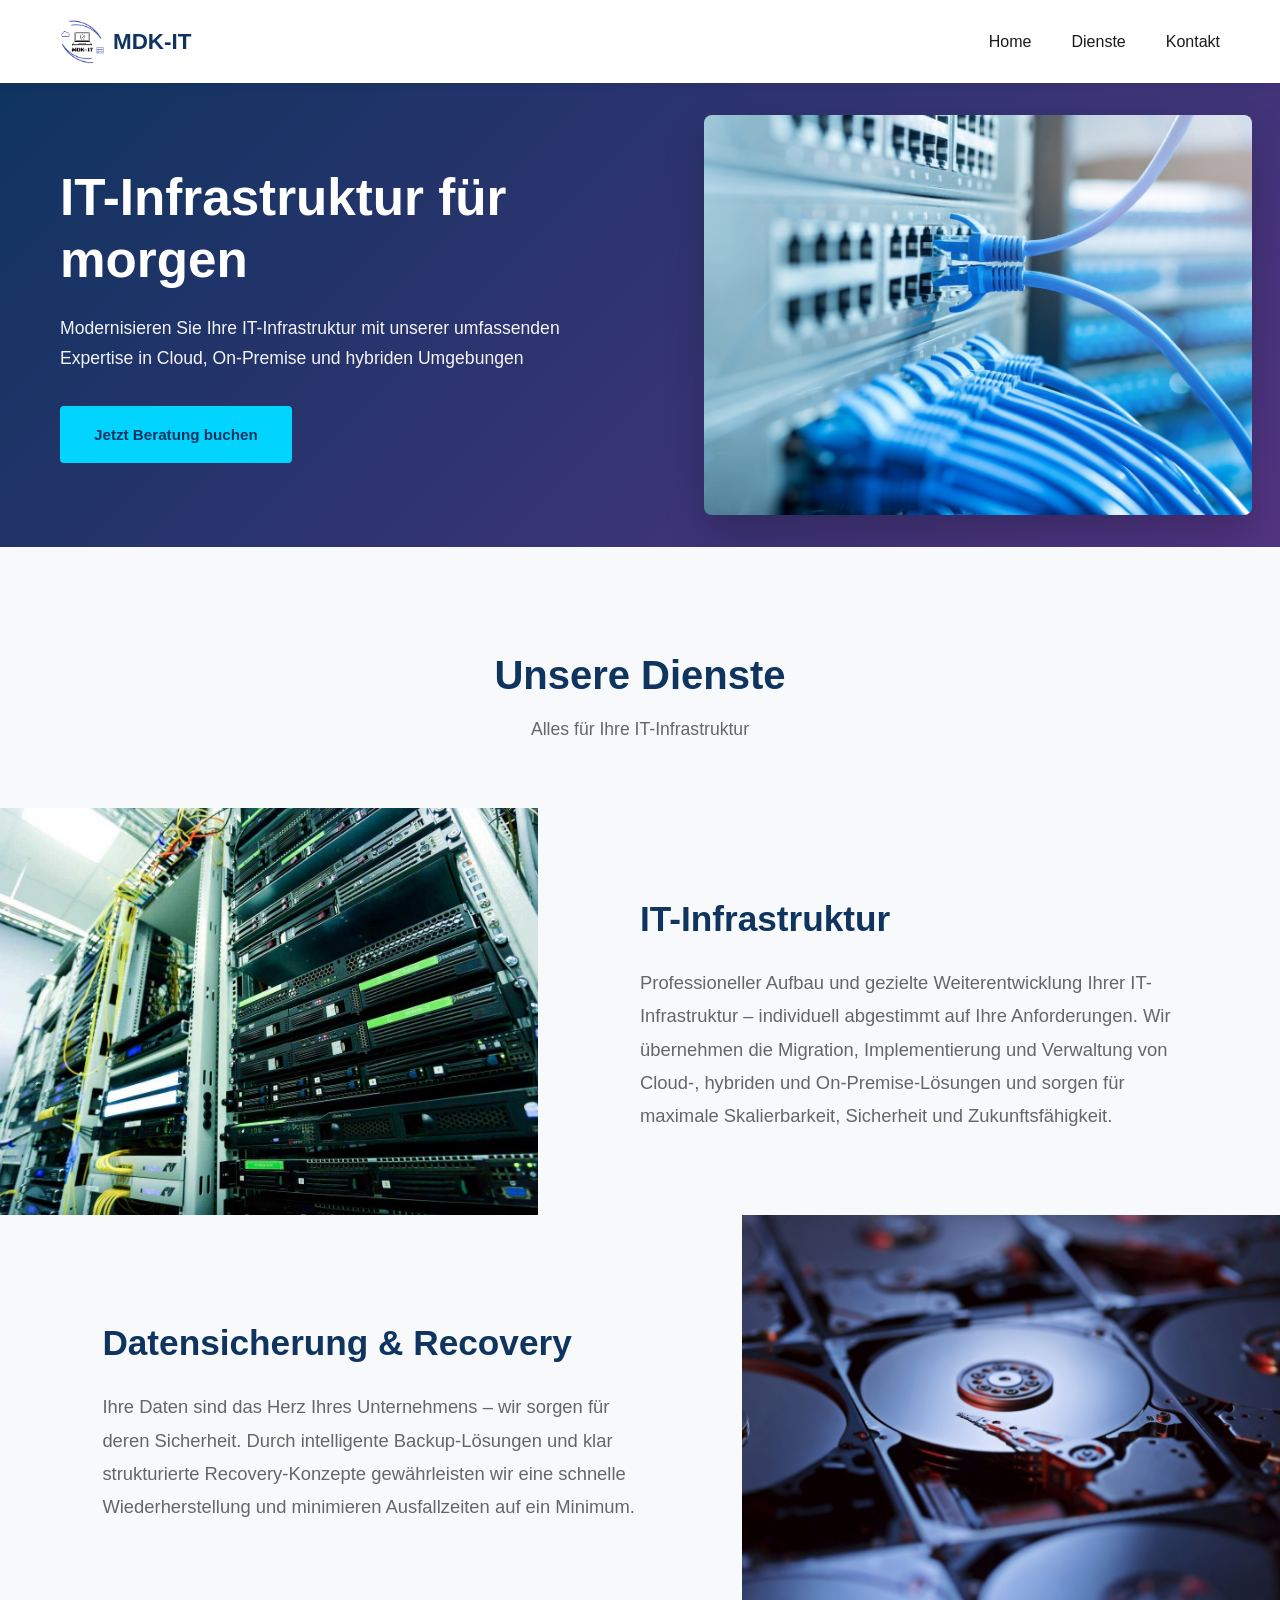
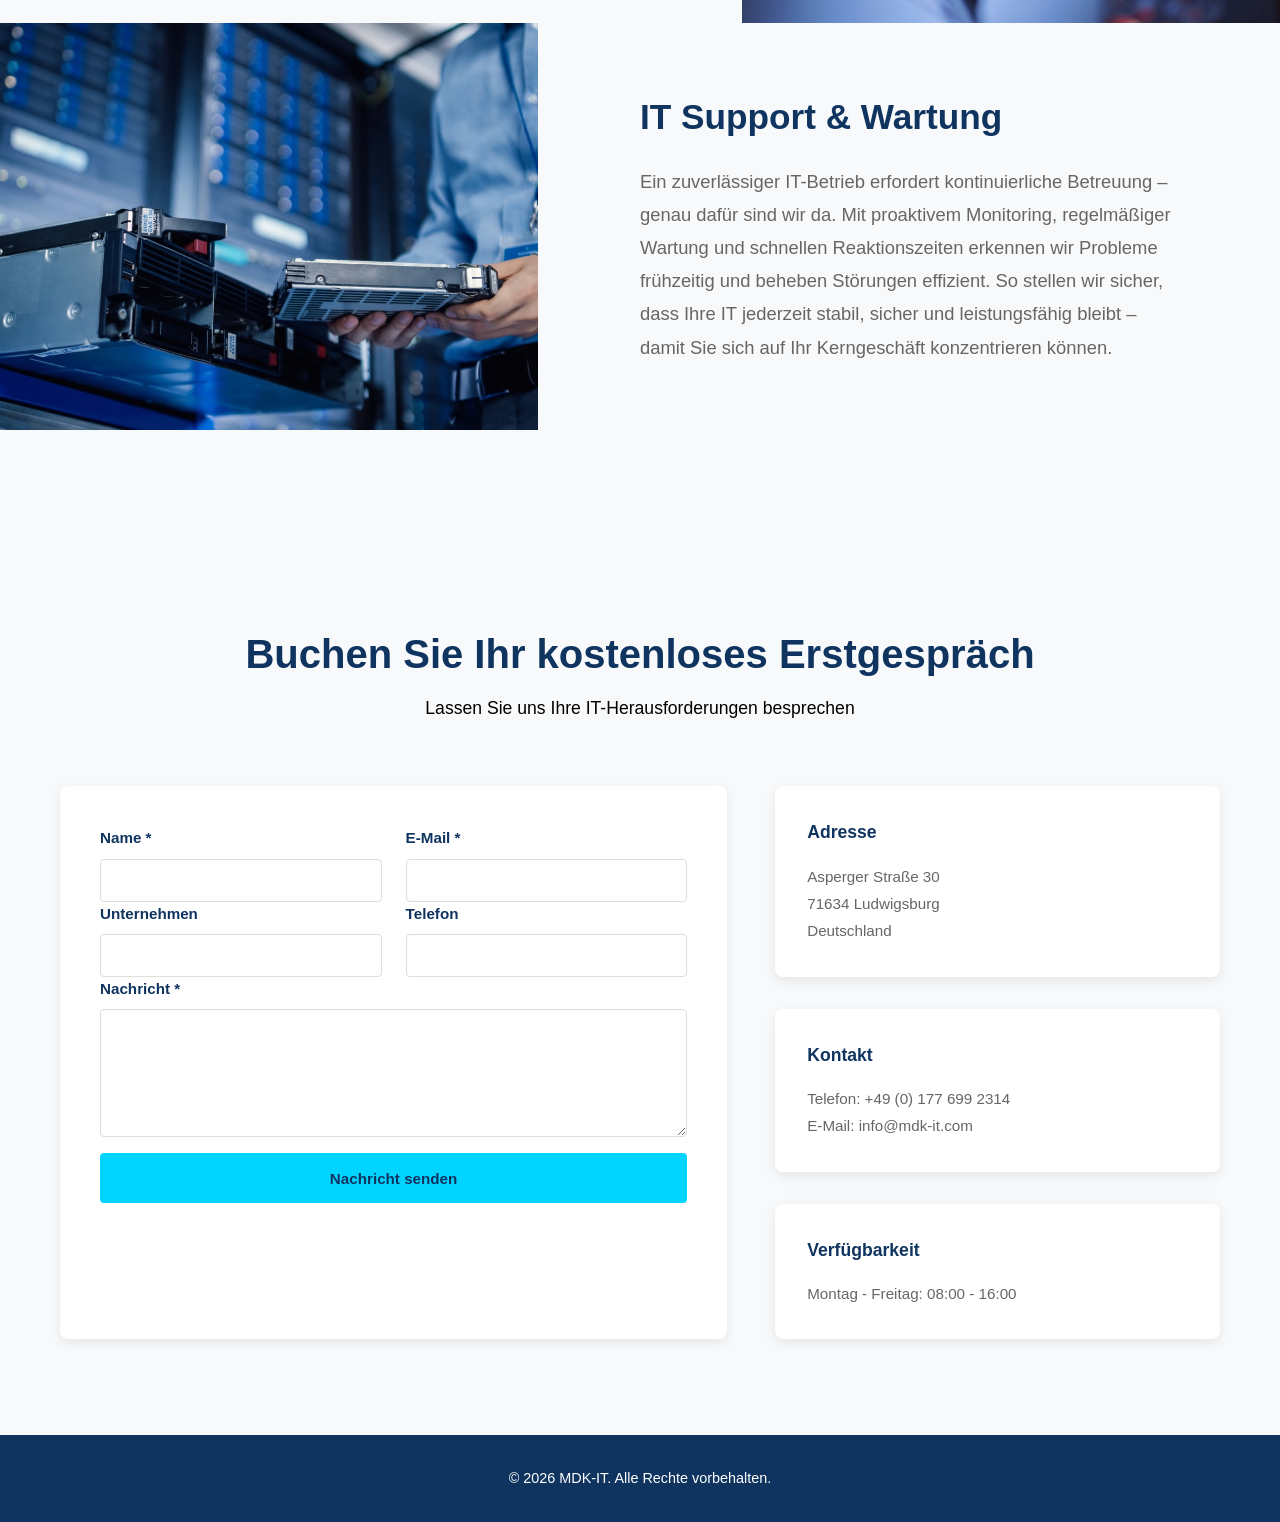
==== index.html @ b97ba94a "Update index.html" ====
<!DOCTYPE html>
<html lang="de">

<head>
    <meta charset="UTF-8">
    <meta name="viewport" content="width=device-width, initial-scale=1.0">
    <title>MDK-IT | Professionelle IT-Services</title>
    
    <!-- Preload kritische Ressourcen -->
    <link rel="preload" href="styles.css" as="style">
    <link rel="preload" href="bilder/blue-cable.jpg" as="image">
    <link rel="preload" href="bilder/logo/Transparent%20Logo%20Mica.png" as="image">
    
    <link rel="stylesheet" href="styles.css">
</head>

<body>
    <!-- Navigation -->
    <nav class="navbar">
        <div class="container">
            <div class="nav-brand">
                <span class="brand-icon" style="display: flex; align-items: center;">
                    <img src="bilder/logo/Transparent%20Logo%20Mica.png" alt="MDK-IT Logo"
                        style="height: 45px; width: auto;">
                </span>
                <span>MDK-IT</span>
            </div>
            <ul class="nav-menu" id="navMenu">
                <li><a href="#home">Home</a></li>
                <li><a href="#dienste">Dienste</a></li>
                <li><a href="#contact">Kontakt</a></li>
            </ul>
            <div class="hamburger" id="hamburger">
                <span></span>
                <span></span>
                <span></span>
            </div>
        </div>
    </nav>

    <!-- Hero Section -->
    <section id="home" class="hero">
        <div class="hero-bg"></div>
        <div class="container hero-container">
            <div class="hero-content">
                <h1>IT-Infrastruktur für morgen</h1>
                <p>Modernisieren Sie Ihre IT-Infrastruktur mit unserer umfassenden Expertise in Cloud, On-Premise und
                    hybriden Umgebungen</p>
                <a href="#contact" class="btn btn-primary">Jetzt Beratung buchen</a>
            </div>
            <div class="hero-image">
                <img src="bilder/blue-cable.jpg" alt="Server" width="600" height="400" fetchpriority="high" decoding="async">
            </div>
        </div>
    </section>

    <!-- Dienste Section -->
    <section id="dienste" class="dienste">
        <div class="container">
            <div class="section-header">
                <h2>Unsere Dienste</h2>
                <p>Alles für Ihre IT-Infrastruktur</p>
            </div>
        </div>

        <div class="services-list">
            <!-- Section 1: IT-Infrastruktur (Image Left, Text Right) -->
            <div class="service-row">
                <div class="service-image">
                    <img src="bilder/px-402-6466141.jpg" alt="IT-Infrastruktur" width="690" height="460" decoding="async">
                </div>
                <div class="service-text">
                    <h3>IT-Infrastruktur</h3>
                    <p>Professioneller Aufbau und gezielte Weiterentwicklung Ihrer IT-Infrastruktur – individuell
                        abgestimmt auf Ihre Anforderungen. Wir übernehmen die Migration, Implementierung und Verwaltung
                        von Cloud-, hybriden und On-Premise-Lösungen und sorgen für maximale Skalierbarkeit, Sicherheit
                        und Zukunftsfähigkeit.</p>
                </div>
            </div>

            <!-- Section 2: Datensicherung & Recovery (Image Right, Text Left) -->
            <div class="service-row reverse">
                <div class="service-image">
                    <img src="bilder/7TuVH.jpg" alt="Datensicherung & Recovery" width="624" height="416" decoding="async">
                </div>
                <div class="service-text">
                    <h3>Datensicherung & Recovery</h3>
                    <p>Ihre Daten sind das Herz Ihres Unternehmens – wir sorgen für deren Sicherheit. Durch intelligente
                        Backup-Lösungen und klar strukturierte Recovery-Konzepte gewährleisten wir eine schnelle
                        Wiederherstellung und minimieren Ausfallzeiten auf ein Minimum.
                    </p>
                </div>
            </div>

            <!-- Section 3: IT Support (Image Left, Text Right) -->
            <div class="service-row">
                <div class="service-image">
                    <img src="bilder/ymNeZ.jpg" alt="IT Support & Wartung" width="680" height="376" decoding="async">
                </div>
                <div class="service-text">
                    <h3>IT Support & Wartung</h3>
                    <p>Ein zuverlässiger IT-Betrieb erfordert kontinuierliche Betreuung – genau dafür sind wir da. Mit
                        proaktivem Monitoring, regelmäßiger Wartung und schnellen Reaktionszeiten erkennen wir Probleme
                        frühzeitig und beheben Störungen effizient. So stellen wir sicher, dass Ihre IT jederzeit
                        stabil, sicher und leistungsfähig bleibt – damit Sie sich auf Ihr Kerngeschäft konzentrieren
                        können.</p>
                </div>
            </div>
        </div>
    </section>

    <!-- Contact Section -->
    <section id="contact" class="contact">
        <div class="container">
            <div class="section-header white">
                <h2><a href="#contactForm" style="color: inherit; text-decoration: none;">Buchen Sie Ihr kostenloses
                        Erstgespräch</a></h2>
                <p>Lassen Sie uns Ihre IT-Herausforderungen besprechen</p>
            </div>

            <div class="contact-wrapper">
                <form class="contact-form" id="contactForm">
                    <div class="form-row">
                        <div class="form-group">
                            <label for="name">Name *</label>
                            <input type="text" id="name" name="name" required>
                        </div>
                        <div class="form-group">
                            <label for="email">E-Mail *</label>
                            <input type="email" id="email" name="email" required>
                        </div>
                    </div>
                    <div class="form-row">
                        <div class="form-group">
                            <label for="company">Unternehmen</label>
                            <input type="text" id="company" name="company">
                        </div>
                        <div class="form-group">
                            <label for="phone">Telefon</label>
                            <input type="tel" id="phone" name="phone">
                        </div>
                    </div>
                    <div class="form-group full-width">
                        <label for="message">Nachricht *</label>
                        <textarea id="message" name="message" rows="6" required></textarea>
                    </div>
                    <button type="submit" class="btn btn-primary">Nachricht senden</button>
                </form>

                <div class="contact-info">
                    <div class="info-block">
                        <h3>Adresse</h3>
                        <p>Asperger Straße 30<br>71634 Ludwigsburg<br>Deutschland</p>
                    </div>
                    <div class="info-block">
                        <h3>Kontakt</h3>
                        <p>Telefon: +49 (0) 177 699 2314<br>E-Mail: info@mdk-it.com</p>
                    </div>
                    <div class="info-block">
                        <h3>Verfügbarkeit</h3>
                        <p>Montag - Freitag: 08:00 - 16:00</p>
                    </div>
                </div>
            </div>
        </div>
    </section>

    <!-- Footer -->
    <footer class="footer">
        <div class="container">
            <p>&copy; 2026 MDK-IT. Alle Rechte vorbehalten.</p>
        </div>
    </footer>
        <!-- JavaScript-Dateien am Ende des Body-Tags für bessere Ladezeiten -->
    <script src="script.js" defer></script>
</body>

</html>
---- styles.css ----
* {
    margin: 0;
    padding: 0;
    box-sizing: border-box;
}

:root {
    --primary: #0f3460;
    --secondary: #533483;
    --accent: #00d4ff;
    --light: #f8f9fa;
    --text: #1a1a1a;
    --text-light: #666;
    --white: #ffffff;
}

body {
    font-family: 'Segoe UI', Tahoma, Geneva, Verdana, sans-serif;
    line-height: 1.6;
    color: var(--text);
    background-color: var(--white);
}

.container {
    max-width: 1200px;
    margin: 0 auto;
    padding: 0 20px;
}

/* Navigation */
.navbar {
    background-color: var(--white);
    padding: 1.2rem 0;
    position: sticky;
    top: 0;
    z-index: 100;
    box-shadow: 0 2px 8px rgba(0, 0, 0, 0.08);
}

.navbar .container {
    display: flex;
    justify-content: space-between;
    align-items: center;
}

.nav-brand {
    font-size: 1.4rem;
    font-weight: 700;
    color: var(--primary);
    display: flex;
    align-items: center;
    gap: 0.5rem;
}

.brand-icon {
    font-size: 1.8rem;
}

.nav-menu {
    display: flex;
    list-style: none;
    gap: 2.5rem;
}

.nav-menu a {
    color: var(--text);
    text-decoration: none;
    font-weight: 500;
    transition: color 0.3s;
    position: relative;
}

.nav-menu a:hover {
    color: var(--accent);
}

.nav-menu a::after {
    content: '';
    position: absolute;
    bottom: -5px;
    left: 0;
    width: 0;
    height: 2px;
    background-color: var(--accent);
    transition: width 0.3s;
}

.nav-menu a:hover::after {
    width: 100%;
}

.hamburger {
    display: none;
    flex-direction: column;
    cursor: pointer;
    gap: 5px;
}

.hamburger span {
    width: 25px;
    height: 3px;
    background-color: var(--text);
    border-radius: 2px;
    transition: 0.3s;
}

/* Hero Section */
.hero {
    position: relative;
    padding: 2rem 0;
    overflow: hidden;
}

.hero-bg {
    position: absolute;
    top: 0;
    left: 0;
    right: 0;
    bottom: 0;
    background: linear-gradient(135deg, #0f3460 0%, #533483 100%);
    z-index: 0;
}

.hero-container {
    display: grid;
    grid-template-columns: 1fr 1fr;
    gap: 4rem;
    align-items: center;
    position: relative;
    z-index: 1;
}

.hero-content {
    color: var(--white);
    flex: 1;
}

.hero-content h1 {
    font-size: 3.2rem;
    margin-bottom: 1.5rem;
    line-height: 1.2;
    font-weight: 700;
}

.hero-content p {
    font-size: 1.1rem;
    margin-bottom: 2rem;
    opacity: 0.95;
    line-height: 1.7;
}

.hero-image {
    position: relative;
    z-index: 1;
    flex: 1;
    left: 2rem;
}

.hero-image img {
    width: 100%;
    height: 400px;
    object-fit: cover;
    border-radius: 8px;
    box-shadow: 0 20px 40px rgba(0, 0, 0, 0.2);
    display: block;
}

/* Buttons */
.btn {
    display: inline-block;
    padding: 0.9rem 2rem;
    text-decoration: none;
    border-radius: 4px;
    font-weight: 600;
    cursor: pointer;
    border: none;
    font-size: 0.95rem;
    transition: all 0.3s ease;
}

.btn-primary {
    background-color: var(--accent);
    color: var(--primary);
    border: 2px solid var(--accent);
}

.btn-primary:hover {
    background-color: transparent;
    color: var(--accent);
    transform: translateY(-2px);
    box-shadow: 0 8px 16px rgba(0, 212, 255, 0.3);
}

/* Section Header */
.section-header {
    text-align: center;
    margin-bottom: 4rem;
}

.section-header h2 {
    font-size: 2.5rem;
    margin-bottom: 0.5rem;
    color: var(--primary);
    font-weight: 700;
}

.section-header p {
    font-size: 1.1rem;
    color: var(--text-light);
}

.section-header.white h2 {
    color: #0f3460;
}

.section-header.white p {
    color: rgba(0, 0, 0, 1.2);
}

/* dienste Section */
.dienste {
    padding: 6rem 0;
    background-color: var(--light);
}

.services-list {
    display: flex;
    flex-direction: column;
    gap: 0;
    margin-top: 3rem;
}

.service-row {
    display: flex;
    align-items: stretch;
    gap: 0;
}

.service-row.reverse {
    flex-direction: row-reverse;
}

.service-image {
    flex: 1;
}

.service-image img {
    width: 100%;
    height: 100%;
    min-height: 400px;
    object-fit: cover;
    border-radius: 0;
    box-shadow: none;
    transition: transform 0.4s ease;
}

.service-row:hover .service-image img {
    transform: scale(1.02);
}

.service-image {
    overflow: hidden;
}

.service-text {
    flex: 1;
    padding: 4rem 8%;
    display: flex;
    flex-direction: column;
    justify-content: center;
}

.service-text h3 {
    font-size: 2.2rem;
    color: var(--primary);
    margin-bottom: 1.2rem;
    font-weight: 700;
}

.service-text p {
    color: var(--text-light);
    font-size: 1.15rem;
    line-height: 1.8;
}

/* Why Us Section */
.why-us {
    padding: 6rem 0;
    background-color: var(--white);
}

.why-us-content {
    display: grid;
    grid-template-columns: 1fr 1fr;
    gap: 4rem;
    align-items: center;
}

.why-us-text h2 {
    font-size: 2.5rem;
    color: var(--primary);
    margin-bottom: 2rem;
    font-weight: 700;
}

.why-list {
    display: grid;
    gap: 1.5rem;
}

.why-item {
    padding-left: 2rem;
    position: relative;
}

.why-item::before {
    content: '✓';
    position: absolute;
    left: 0;
    top: 0;
    font-size: 1.5rem;
    color: var(--accent);
    font-weight: bold;
}

.why-item h4 {
    color: var(--primary);
    margin-bottom: 0.5rem;
    font-size: 1.1rem;
}

.why-item p {
    color: var(--text-light);
}

.why-us-content img {
    width: 100%;
    height: 400px;
    object-fit: cover;
    border-radius: 8px;
    box-shadow: 0 12px 30px rgba(0, 0, 0, 0.1);
}

/* Process Section */
.process {
    padding: 6rem 0;
    background: linear-gradient(135deg, #0f3460 0%, #533483 100%);
    color: var(--white);
}

.process-steps {
    display: grid;
    grid-template-columns: repeat(4, 1fr);
    gap: 2rem;
    margin-top: 4rem;
    position: relative;
}

.process-steps::before {
    content: '';
    position: absolute;
    top: 30px;
    left: 7.5%;
    right: 7.5%;
    height: 2px;
    background: var(--accent);
    z-index: 0;
}

.process-step {
    text-align: center;
    position: relative;
    z-index: 1;
}

.step-circle {
    width: 60px;
    height: 60px;
    background-color: var(--accent);
    color: var(--primary);
    border-radius: 50%;
    display: flex;
    align-items: center;
    justify-content: center;
    font-size: 1.8rem;
    font-weight: 700;
    margin: 0 auto 2rem;
    box-shadow: 0 8px 20px rgba(0, 212, 255, 0.4);
    position: relative;
    background: linear-gradient(135deg, var(--accent), #0099cc);
}

.process-step h3 {
    font-size: 1.15rem;
    margin-bottom: 1rem;
    font-weight: 600;
}

.process-step p {
    font-size: 0.9rem;
    opacity: 0.85;
    line-height: 1.6;
}

.process-arrow {
    display: none;
}

/* Contact Section */
.contact {
    padding: 6rem 0;
    background-color: var(--light);
}

.contact-wrapper {
    display: grid;
    grid-template-columns: 1.5fr 1fr;
    gap: 3rem;
    margin-top: 3rem;
}

.contact-form {
    background-color: var(--white);
    padding: 2.5rem;
    border-radius: 8px;
    box-shadow: 0 4px 12px rgba(0, 0, 0, 0.08);
}

.form-row {
    display: grid;
    grid-template-columns: 1fr 1fr;
    gap: 1.5rem;
}

.form-group {
    display: flex;
    flex-direction: column;
}

.form-group.full-width {
    grid-column: 1 / -1;
}

.form-group label {
    margin-bottom: 0.5rem;
    font-weight: 600;
    color: var(--primary);
    font-size: 0.95rem;
}

.form-group input,
.form-group textarea {
    padding: 0.75rem 1rem;
    border: 1px solid #ddd;
    border-radius: 4px;
    font-family: inherit;
    font-size: 0.95rem;
    transition: border-color 0.3s;
}

.form-group input:focus,
.form-group textarea:focus {
    outline: none;
    border-color: var(--accent);
    box-shadow: 0 0 0 3px rgba(0, 212, 255, 0.1);
}

.contact-form .btn {
    margin-top: 1rem;
    width: 100%;
    text-align: center;
}

.contact-info {
    display: grid;
    gap: 2rem;
}

.info-block {
    background-color: var(--white);
    padding: 2rem;
    border-radius: 8px;
    box-shadow: 0 4px 12px rgba(0, 0, 0, 0.08);
}

.info-block h3 {
    color: var(--primary);
    margin-bottom: 1rem;
    font-size: 1.1rem;
}

.info-block p {
    color: var(--text-light);
    font-size: 0.95rem;
    line-height: 1.8;
}

/* Footer */
.footer {
    background-color: var(--primary);
    color: var(--white);
    text-align: center;
    padding: 2rem 0;
    font-size: 0.9rem;
}

/* Responsive Design */
@media (max-width: 768px) {
    .nav-menu {
        display: none;
        position: absolute;
        top: 100%;
        left: 0;
        width: 100%;
        flex-direction: column;
        background-color: var(--white);
        padding: 2rem 1rem;
        gap: 1rem;
        box-shadow: 0 8px 16px rgba(0, 0, 0, 0.1);
    }

    .nav-menu.active {
        display: flex;
    }

    .hamburger {
        display: flex;
    }

    .hero-container {
        grid-template-columns: 1fr;
        padding: 3rem 0;
        text-align: center;
        gap: 2rem;
    }

    .hero-content h1 {
        font-size: 2rem;
    }

    .hero-image {
        left: 0;
    }

    .hero-image img {
        height: 400px;
        /* höhe logo */
    }

    .process-steps {
        grid-template-columns: 1fr;
    }

    .process-arrow {
        display: none;
    }

    .contact-wrapper {
        grid-template-columns: 1fr;
    }

    .form-row {
        grid-template-columns: 1fr;
    }

    .why-us-content {
        grid-template-columns: 1fr;
    }

    .section-header h2 {
        font-size: 1.8rem;
    }

    .service-row,
    .service-row.reverse {
        flex-direction: column;
        gap: 2rem;
        text-align: center;
    }

    .services-list {
        gap: 4rem;
    }

    .service-image img {
        height: 280px;
    }
}

@media (max-width: 480px) {
    .hero-content h1 {
        font-size: 1.5rem;
    }

    .hero-content p {
        font-size: 0.95rem;
    }

    .section-header h2 {
        font-size: 1.5rem;
    }

    .service-text h3 {
        font-size: 1.8rem;
    }

    .service-text p {
        font-size: 1rem;
    }
}
---- styles.css ----
* {
    margin: 0;
    padding: 0;
    box-sizing: border-box;
}

:root {
    --primary: #0f3460;
    --secondary: #533483;
    --accent: #00d4ff;
    --light: #f8f9fa;
    --text: #1a1a1a;
    --text-light: #666;
    --white: #ffffff;
}

body {
    font-family: 'Segoe UI', Tahoma, Geneva, Verdana, sans-serif;
    line-height: 1.6;
    color: var(--text);
    background-color: var(--white);
}

.container {
    max-width: 1200px;
    margin: 0 auto;
    padding: 0 20px;
}

/* Navigation */
.navbar {
    background-color: var(--white);
    padding: 1.2rem 0;
    position: sticky;
    top: 0;
    z-index: 100;
    box-shadow: 0 2px 8px rgba(0, 0, 0, 0.08);
}

.navbar .container {
    display: flex;
    justify-content: space-between;
    align-items: center;
}

.nav-brand {
    font-size: 1.4rem;
    font-weight: 700;
    color: var(--primary);
    display: flex;
    align-items: center;
    gap: 0.5rem;
}

.brand-icon {
    font-size: 1.8rem;
}

.nav-menu {
    display: flex;
    list-style: none;
    gap: 2.5rem;
}

.nav-menu a {
    color: var(--text);
    text-decoration: none;
    font-weight: 500;
    transition: color 0.3s;
    position: relative;
}

.nav-menu a:hover {
    color: var(--accent);
}

.nav-menu a::after {
    content: '';
    position: absolute;
    bottom: -5px;
    left: 0;
    width: 0;
    height: 2px;
    background-color: var(--accent);
    transition: width 0.3s;
}

.nav-menu a:hover::after {
    width: 100%;
}

.hamburger {
    display: none;
    flex-direction: column;
    cursor: pointer;
    gap: 5px;
}

.hamburger span {
    width: 25px;
    height: 3px;
    background-color: var(--text);
    border-radius: 2px;
    transition: 0.3s;
}

/* Hero Section */
.hero {
    position: relative;
    padding: 2rem 0;
    overflow: hidden;
}

.hero-bg {
    position: absolute;
    top: 0;
    left: 0;
    right: 0;
    bottom: 0;
    background: linear-gradient(135deg, #0f3460 0%, #533483 100%);
    z-index: 0;
}

.hero-container {
    display: grid;
    grid-template-columns: 1fr 1fr;
    gap: 4rem;
    align-items: center;
    position: relative;
    z-index: 1;
}

.hero-content {
    color: var(--white);
    flex: 1;
}

.hero-content h1 {
    font-size: 3.2rem;
    margin-bottom: 1.5rem;
    line-height: 1.2;
    font-weight: 700;
}

.hero-content p {
    font-size: 1.1rem;
    margin-bottom: 2rem;
    opacity: 0.95;
    line-height: 1.7;
}

.hero-image {
    position: relative;
    z-index: 1;
    flex: 1;
    left: 2rem;
}

.hero-image img {
    width: 100%;
    height: 400px;
    object-fit: cover;
    border-radius: 8px;
    box-shadow: 0 20px 40px rgba(0, 0, 0, 0.2);
    display: block;
}

/* Buttons */
.btn {
    display: inline-block;
    padding: 0.9rem 2rem;
    text-decoration: none;
    border-radius: 4px;
    font-weight: 600;
    cursor: pointer;
    border: none;
    font-size: 0.95rem;
    transition: all 0.3s ease;
}

.btn-primary {
    background-color: var(--accent);
    color: var(--primary);
    border: 2px solid var(--accent);
}

.btn-primary:hover {
    background-color: transparent;
    color: var(--accent);
    transform: translateY(-2px);
    box-shadow: 0 8px 16px rgba(0, 212, 255, 0.3);
}

/* Section Header */
.section-header {
    text-align: center;
    margin-bottom: 4rem;
}

.section-header h2 {
    font-size: 2.5rem;
    margin-bottom: 0.5rem;
    color: var(--primary);
    font-weight: 700;
}

.section-header p {
    font-size: 1.1rem;
    color: var(--text-light);
}

.section-header.white h2 {
    color: #0f3460;
}

.section-header.white p {
    color: rgba(0, 0, 0, 1.2);
}

/* dienste Section */
.dienste {
    padding: 6rem 0;
    background-color: var(--light);
}

.services-list {
    display: flex;
    flex-direction: column;
    gap: 0;
    margin-top: 3rem;
}

.service-row {
    display: flex;
    align-items: stretch;
    gap: 0;
}

.service-row.reverse {
    flex-direction: row-reverse;
}

.service-image {
    flex: 1;
}

.service-image img {
    width: 100%;
    height: 100%;
    min-height: 400px;
    object-fit: cover;
    border-radius: 0;
    box-shadow: none;
    transition: transform 0.4s ease;
}

.service-row:hover .service-image img {
    transform: scale(1.02);
}

.service-image {
    overflow: hidden;
}

.service-text {
    flex: 1;
    padding: 4rem 8%;
    display: flex;
    flex-direction: column;
    justify-content: center;
}

.service-text h3 {
    font-size: 2.2rem;
    color: var(--primary);
    margin-bottom: 1.2rem;
    font-weight: 700;
}

.service-text p {
    color: var(--text-light);
    font-size: 1.15rem;
    line-height: 1.8;
}

/* Why Us Section */
.why-us {
    padding: 6rem 0;
    background-color: var(--white);
}

.why-us-content {
    display: grid;
    grid-template-columns: 1fr 1fr;
    gap: 4rem;
    align-items: center;
}

.why-us-text h2 {
    font-size: 2.5rem;
    color: var(--primary);
    margin-bottom: 2rem;
    font-weight: 700;
}

.why-list {
    display: grid;
    gap: 1.5rem;
}

.why-item {
    padding-left: 2rem;
    position: relative;
}

.why-item::before {
    content: '✓';
    position: absolute;
    left: 0;
    top: 0;
    font-size: 1.5rem;
    color: var(--accent);
    font-weight: bold;
}

.why-item h4 {
    color: var(--primary);
    margin-bottom: 0.5rem;
    font-size: 1.1rem;
}

.why-item p {
    color: var(--text-light);
}

.why-us-content img {
    width: 100%;
    height: 400px;
    object-fit: cover;
    border-radius: 8px;
    box-shadow: 0 12px 30px rgba(0, 0, 0, 0.1);
}

/* Process Section */
.process {
    padding: 6rem 0;
    background: linear-gradient(135deg, #0f3460 0%, #533483 100%);
    color: var(--white);
}

.process-steps {
    display: grid;
    grid-template-columns: repeat(4, 1fr);
    gap: 2rem;
    margin-top: 4rem;
    position: relative;
}

.process-steps::before {
    content: '';
    position: absolute;
    top: 30px;
    left: 7.5%;
    right: 7.5%;
    height: 2px;
    background: var(--accent);
    z-index: 0;
}

.process-step {
    text-align: center;
    position: relative;
    z-index: 1;
}

.step-circle {
    width: 60px;
    height: 60px;
    background-color: var(--accent);
    color: var(--primary);
    border-radius: 50%;
    display: flex;
    align-items: center;
    justify-content: center;
    font-size: 1.8rem;
    font-weight: 700;
    margin: 0 auto 2rem;
    box-shadow: 0 8px 20px rgba(0, 212, 255, 0.4);
    position: relative;
    background: linear-gradient(135deg, var(--accent), #0099cc);
}

.process-step h3 {
    font-size: 1.15rem;
    margin-bottom: 1rem;
    font-weight: 600;
}

.process-step p {
    font-size: 0.9rem;
    opacity: 0.85;
    line-height: 1.6;
}

.process-arrow {
    display: none;
}

/* Contact Section */
.contact {
    padding: 6rem 0;
    background-color: var(--light);
}

.contact-wrapper {
    display: grid;
    grid-template-columns: 1.5fr 1fr;
    gap: 3rem;
    margin-top: 3rem;
}

.contact-form {
    background-color: var(--white);
    padding: 2.5rem;
    border-radius: 8px;
    box-shadow: 0 4px 12px rgba(0, 0, 0, 0.08);
}

.form-row {
    display: grid;
    grid-template-columns: 1fr 1fr;
    gap: 1.5rem;
}

.form-group {
    display: flex;
    flex-direction: column;
}

.form-group.full-width {
    grid-column: 1 / -1;
}

.form-group label {
    margin-bottom: 0.5rem;
    font-weight: 600;
    color: var(--primary);
    font-size: 0.95rem;
}

.form-group input,
.form-group textarea {
    padding: 0.75rem 1rem;
    border: 1px solid #ddd;
    border-radius: 4px;
    font-family: inherit;
    font-size: 0.95rem;
    transition: border-color 0.3s;
}

.form-group input:focus,
.form-group textarea:focus {
    outline: none;
    border-color: var(--accent);
    box-shadow: 0 0 0 3px rgba(0, 212, 255, 0.1);
}

.contact-form .btn {
    margin-top: 1rem;
    width: 100%;
    text-align: center;
}

.contact-info {
    display: grid;
    gap: 2rem;
}

.info-block {
    background-color: var(--white);
    padding: 2rem;
    border-radius: 8px;
    box-shadow: 0 4px 12px rgba(0, 0, 0, 0.08);
}

.info-block h3 {
    color: var(--primary);
    margin-bottom: 1rem;
    font-size: 1.1rem;
}

.info-block p {
    color: var(--text-light);
    font-size: 0.95rem;
    line-height: 1.8;
}

/* Footer */
.footer {
    background-color: var(--primary);
    color: var(--white);
    text-align: center;
    padding: 2rem 0;
    font-size: 0.9rem;
}

/* Responsive Design */
@media (max-width: 768px) {
    .nav-menu {
        display: none;
        position: absolute;
        top: 100%;
        left: 0;
        width: 100%;
        flex-direction: column;
        background-color: var(--white);
        padding: 2rem 1rem;
        gap: 1rem;
        box-shadow: 0 8px 16px rgba(0, 0, 0, 0.1);
    }

    .nav-menu.active {
        display: flex;
    }

    .hamburger {
        display: flex;
    }

    .hero-container {
        grid-template-columns: 1fr;
        padding: 3rem 0;
        text-align: center;
        gap: 2rem;
    }

    .hero-content h1 {
        font-size: 2rem;
    }

    .hero-image {
        left: 0;
    }

    .hero-image img {
        height: 400px;
        /* höhe logo */
    }

    .process-steps {
        grid-template-columns: 1fr;
    }

    .process-arrow {
        display: none;
    }

    .contact-wrapper {
        grid-template-columns: 1fr;
    }

    .form-row {
        grid-template-columns: 1fr;
    }

    .why-us-content {
        grid-template-columns: 1fr;
    }

    .section-header h2 {
        font-size: 1.8rem;
    }

    .service-row,
    .service-row.reverse {
        flex-direction: column;
        gap: 2rem;
        text-align: center;
    }

    .services-list {
        gap: 4rem;
    }

    .service-image img {
        height: 280px;
    }
}

@media (max-width: 480px) {
    .hero-content h1 {
        font-size: 1.5rem;
    }

    .hero-content p {
        font-size: 0.95rem;
    }

    .section-header h2 {
        font-size: 1.5rem;
    }

    .service-text h3 {
        font-size: 1.8rem;
    }

    .service-text p {
        font-size: 1rem;
    }
}
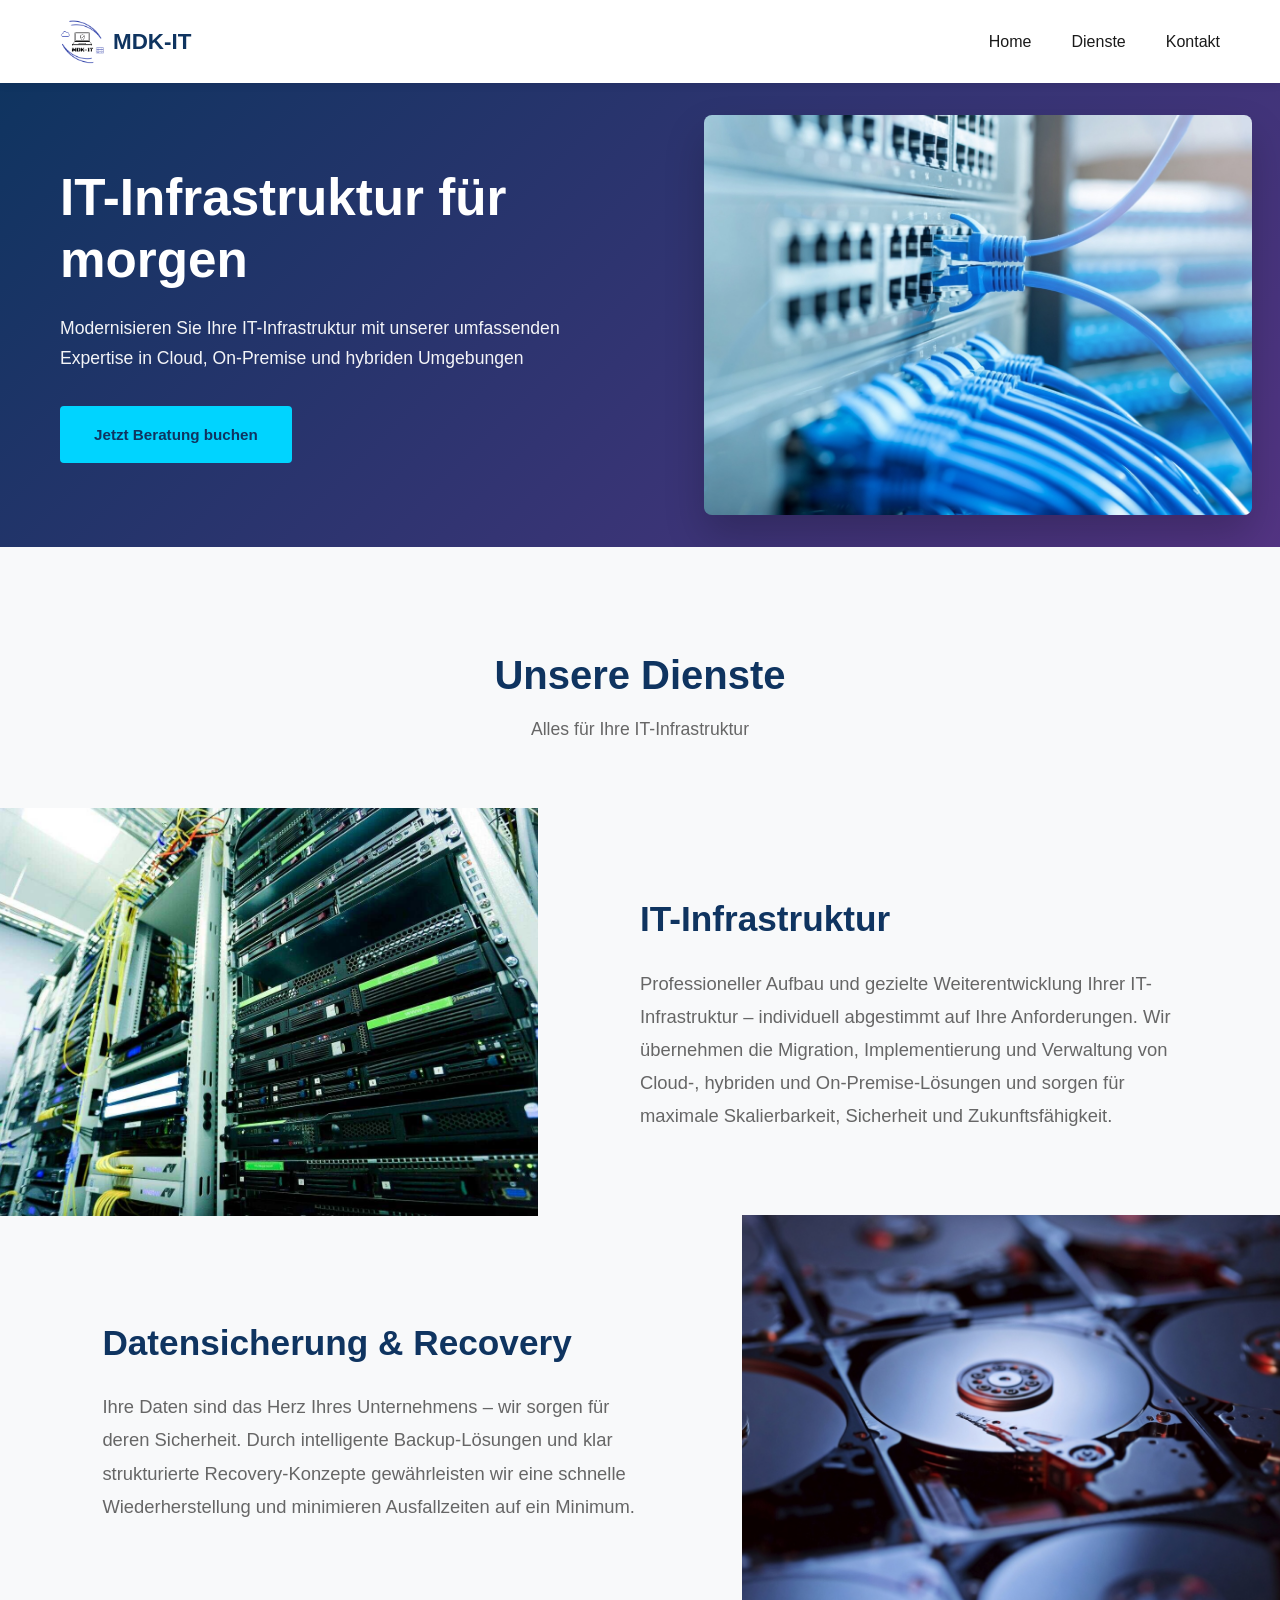
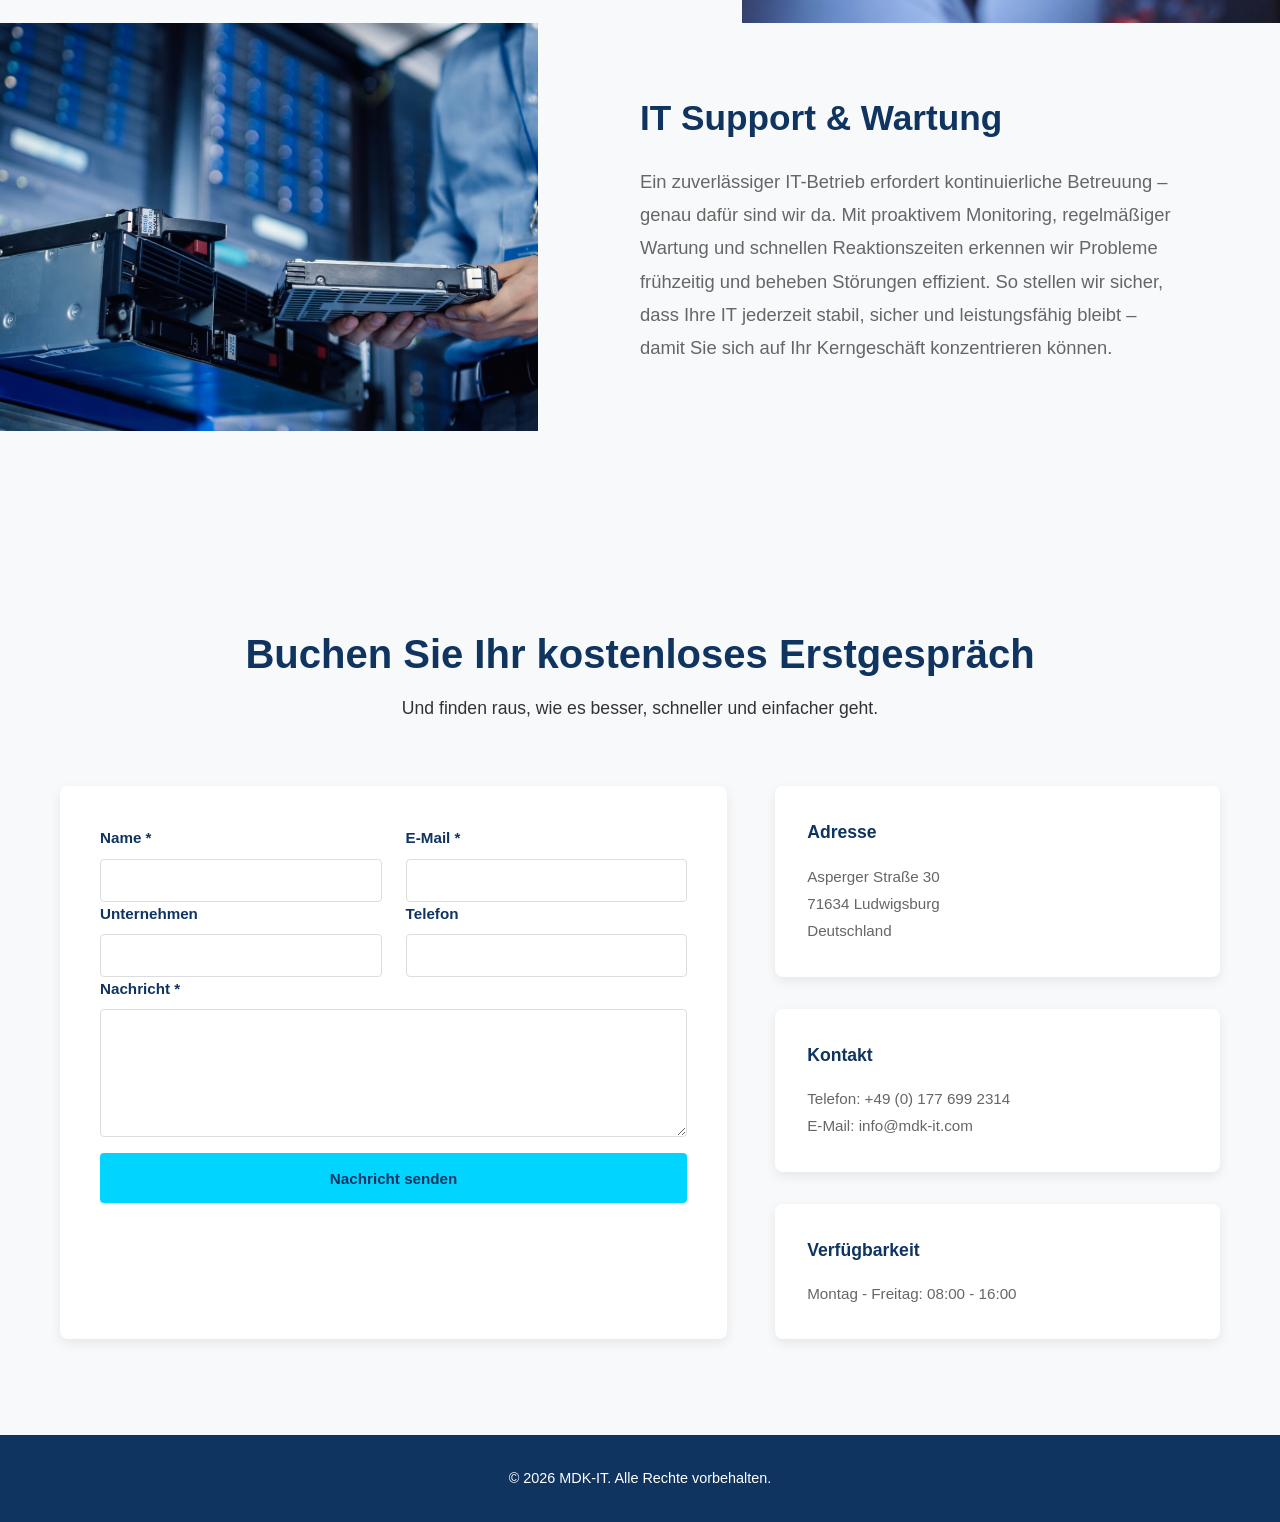
==== commit 3e2b7f12: "Update index.html" ====
--- a/index.html
+++ b/index.html
@@ -115,7 +115,7 @@
             <div class="section-header white">
                 <h2><a href="#contactForm" style="color: inherit; text-decoration: none;">Buchen Sie Ihr kostenloses
                         Erstgespräch</a></h2>
-                <p>Lassen Sie uns Ihre IT-Herausforderungen besprechen</p>
+                <p>Und finden raus, wie es besser, schneller und einfacher geht.</p>
             </div>
 
             <div class="contact-wrapper">
--- a/styles.css
+++ b/styles.css
@@ -2,6 +2,10 @@
     margin: 0;
     padding: 0;
     box-sizing: border-box;
+}
+
+html {
+    scroll-behavior: smooth;
 }
 
 :root {
@@ -94,6 +98,7 @@
     flex-direction: column;
     cursor: pointer;
     gap: 5px;
+    padding: 5px;
 }
 
 .hamburger span {
@@ -101,7 +106,23 @@
     height: 3px;
     background-color: var(--text);
     border-radius: 2px;
-    transition: 0.3s;
+    transition: transform 0.35s cubic-bezier(0.4, 0, 0.2, 1), 
+                opacity 0.3s cubic-bezier(0.4, 0, 0.2, 1), 
+                background-color 0.3s cubic-bezier(0.4, 0, 0.2, 1);
+    transform-origin: center;
+}
+
+.hamburger.active span:nth-child(1) {
+    transform: translateY(8px) rotate(45deg);
+}
+
+.hamburger.active span:nth-child(2) {
+    opacity: 0;
+    width: 0;
+}
+
+.hamburger.active span:nth-child(3) {
+    transform: translateY(-8px) rotate(-45deg);
 }
 
 /* Hero Section */
@@ -214,7 +235,7 @@
 }
 
 .section-header.white p {
-    color: rgba(0, 0, 0, 1.2);
+    color: rgba(0, 0, 0, 0.8);
 }
 
 /* dienste Section */
@@ -234,6 +255,7 @@
     display: flex;
     align-items: stretch;
     gap: 0;
+    will-change: opacity, transform;
 }
 
 .service-row.reverse {
@@ -507,21 +529,54 @@
 /* Responsive Design */
 @media (max-width: 768px) {
     .nav-menu {
-        display: none;
+        display: flex;
         position: absolute;
         top: 100%;
         left: 0;
         width: 100%;
         flex-direction: column;
         background-color: var(--white);
-        padding: 2rem 1rem;
-        gap: 1rem;
+        padding: 0 1rem;
+        gap: 0;
         box-shadow: 0 8px 16px rgba(0, 0, 0, 0.1);
+        max-height: 0;
+        overflow: hidden;
+        opacity: 0;
+        transition: max-height 0.35s cubic-bezier(0.4, 0, 0.2, 1), 
+                    opacity 0.35s cubic-bezier(0.4, 0, 0.2, 1),
+                    padding 0.35s cubic-bezier(0.4, 0, 0.2, 1);
     }
 
     .nav-menu.active {
-        display: flex;
-    }
+        max-height: 500px;
+        opacity: 1;
+        padding: 2.5rem 1rem;
+    }
+
+    .nav-menu li {
+        opacity: 0;
+        transform: translateX(-15px);
+        transition: opacity 0.4s cubic-bezier(0.4, 0, 0.2, 1), 
+                    transform 0.4s cubic-bezier(0.4, 0, 0.2, 1);
+        transition-delay: 0s;
+        text-align: center;
+        padding: 1rem 0;
+    }
+
+    .nav-menu.active li {
+        opacity: 1;
+        transform: translateX(0);
+    }
+
+    .nav-menu a {
+        font-size: 1.1rem;
+        padding: 0.5rem 0;
+        display: block;
+    }
+
+    .nav-menu.active li:nth-child(1) { transition-delay: 0.08s; }
+    .nav-menu.active li:nth-child(2) { transition-delay: 0.13s; }
+    .nav-menu.active li:nth-child(3) { transition-delay: 0.18s; }
 
     .hamburger {
         display: flex;
--- a/styles.css
+++ b/styles.css
@@ -2,6 +2,10 @@
     margin: 0;
     padding: 0;
     box-sizing: border-box;
+}
+
+html {
+    scroll-behavior: smooth;
 }
 
 :root {
@@ -94,6 +98,7 @@
     flex-direction: column;
     cursor: pointer;
     gap: 5px;
+    padding: 5px;
 }
 
 .hamburger span {
@@ -101,7 +106,23 @@
     height: 3px;
     background-color: var(--text);
     border-radius: 2px;
-    transition: 0.3s;
+    transition: transform 0.35s cubic-bezier(0.4, 0, 0.2, 1), 
+                opacity 0.3s cubic-bezier(0.4, 0, 0.2, 1), 
+                background-color 0.3s cubic-bezier(0.4, 0, 0.2, 1);
+    transform-origin: center;
+}
+
+.hamburger.active span:nth-child(1) {
+    transform: translateY(8px) rotate(45deg);
+}
+
+.hamburger.active span:nth-child(2) {
+    opacity: 0;
+    width: 0;
+}
+
+.hamburger.active span:nth-child(3) {
+    transform: translateY(-8px) rotate(-45deg);
 }
 
 /* Hero Section */
@@ -214,7 +235,7 @@
 }
 
 .section-header.white p {
-    color: rgba(0, 0, 0, 1.2);
+    color: rgba(0, 0, 0, 0.8);
 }
 
 /* dienste Section */
@@ -234,6 +255,7 @@
     display: flex;
     align-items: stretch;
     gap: 0;
+    will-change: opacity, transform;
 }
 
 .service-row.reverse {
@@ -507,21 +529,54 @@
 /* Responsive Design */
 @media (max-width: 768px) {
     .nav-menu {
-        display: none;
+        display: flex;
         position: absolute;
         top: 100%;
         left: 0;
         width: 100%;
         flex-direction: column;
         background-color: var(--white);
-        padding: 2rem 1rem;
-        gap: 1rem;
+        padding: 0 1rem;
+        gap: 0;
         box-shadow: 0 8px 16px rgba(0, 0, 0, 0.1);
+        max-height: 0;
+        overflow: hidden;
+        opacity: 0;
+        transition: max-height 0.35s cubic-bezier(0.4, 0, 0.2, 1), 
+                    opacity 0.35s cubic-bezier(0.4, 0, 0.2, 1),
+                    padding 0.35s cubic-bezier(0.4, 0, 0.2, 1);
     }
 
     .nav-menu.active {
-        display: flex;
-    }
+        max-height: 500px;
+        opacity: 1;
+        padding: 2.5rem 1rem;
+    }
+
+    .nav-menu li {
+        opacity: 0;
+        transform: translateX(-15px);
+        transition: opacity 0.4s cubic-bezier(0.4, 0, 0.2, 1), 
+                    transform 0.4s cubic-bezier(0.4, 0, 0.2, 1);
+        transition-delay: 0s;
+        text-align: center;
+        padding: 1rem 0;
+    }
+
+    .nav-menu.active li {
+        opacity: 1;
+        transform: translateX(0);
+    }
+
+    .nav-menu a {
+        font-size: 1.1rem;
+        padding: 0.5rem 0;
+        display: block;
+    }
+
+    .nav-menu.active li:nth-child(1) { transition-delay: 0.08s; }
+    .nav-menu.active li:nth-child(2) { transition-delay: 0.13s; }
+    .nav-menu.active li:nth-child(3) { transition-delay: 0.18s; }
 
     .hamburger {
         display: flex;
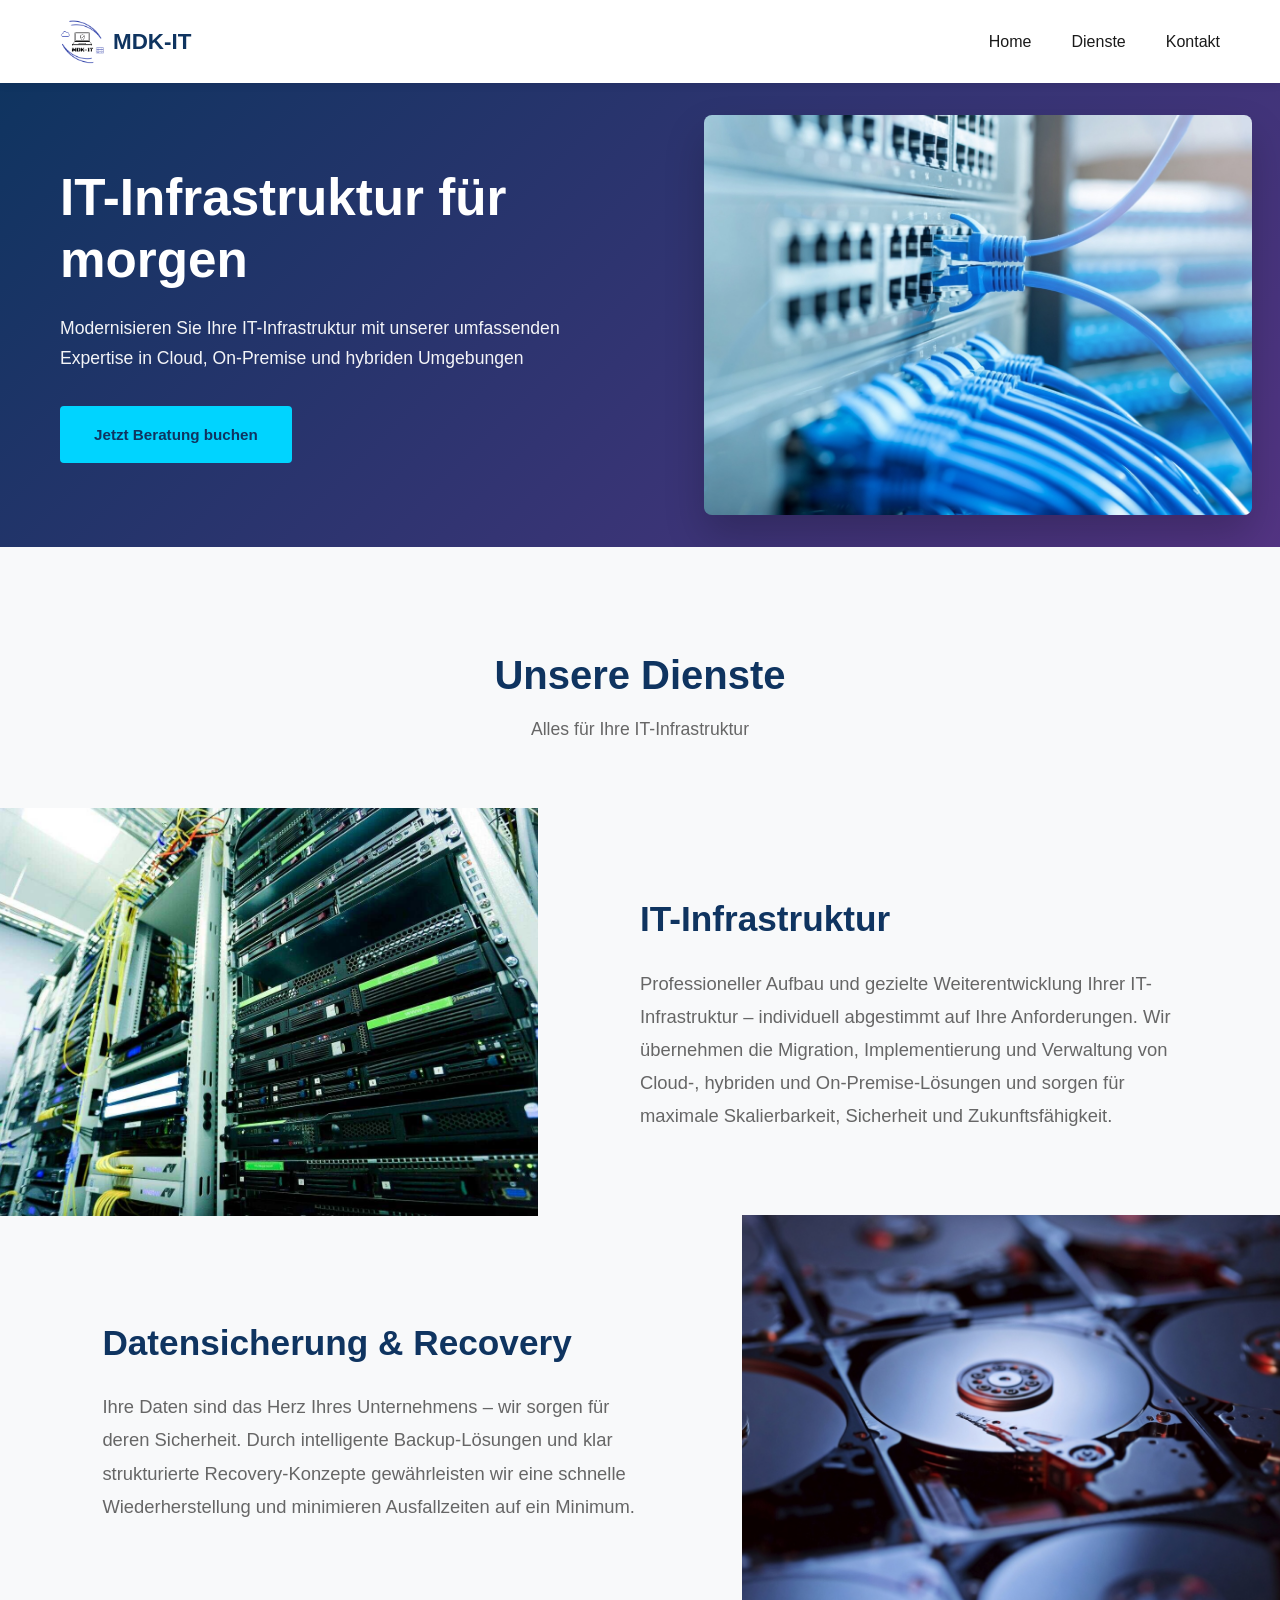
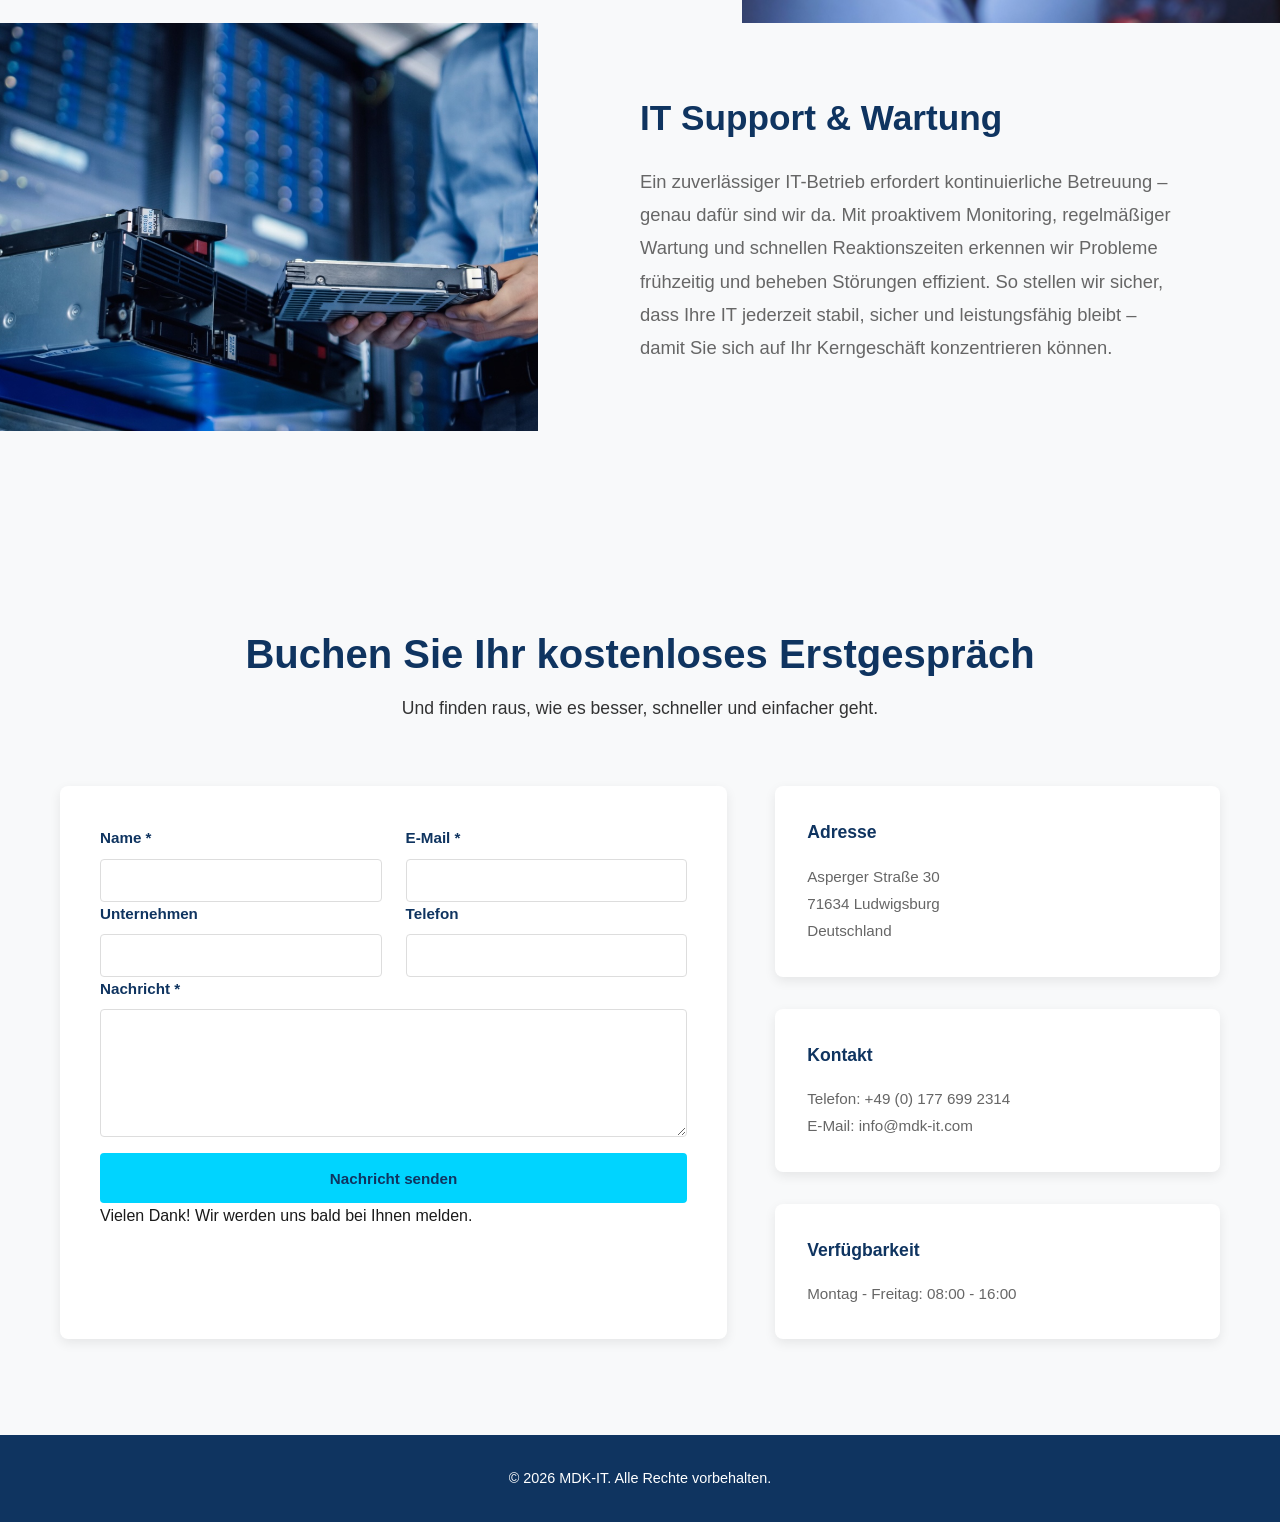
==== commit e076710e: "Update index.html" ====
--- a/index.html
+++ b/index.html
@@ -119,7 +119,8 @@
             </div>
 
             <div class="contact-wrapper">
-                <form class="contact-form" id="contactForm">
+                <form class="contact-form" id="contactForm" action="https://api.web3forms.com/submit" method="POST">
+                  <input type="hidden" name="access_key" value="1fddb19d-e867-4893-9ecc-66d486ad50fe">
                     <div class="form-row">
                         <div class="form-group">
                             <label for="name">Name *</label>
@@ -145,6 +146,9 @@
                         <textarea id="message" name="message" rows="6" required></textarea>
                     </div>
                     <button type="submit" class="btn btn-primary">Nachricht senden</button>
+                    <div id="successMessage" class="success-message">
+                        <p>Vielen Dank! Wir werden uns bald bei Ihnen melden.</p>
+                    </div>
                 </form>
 
                 <div class="contact-info">
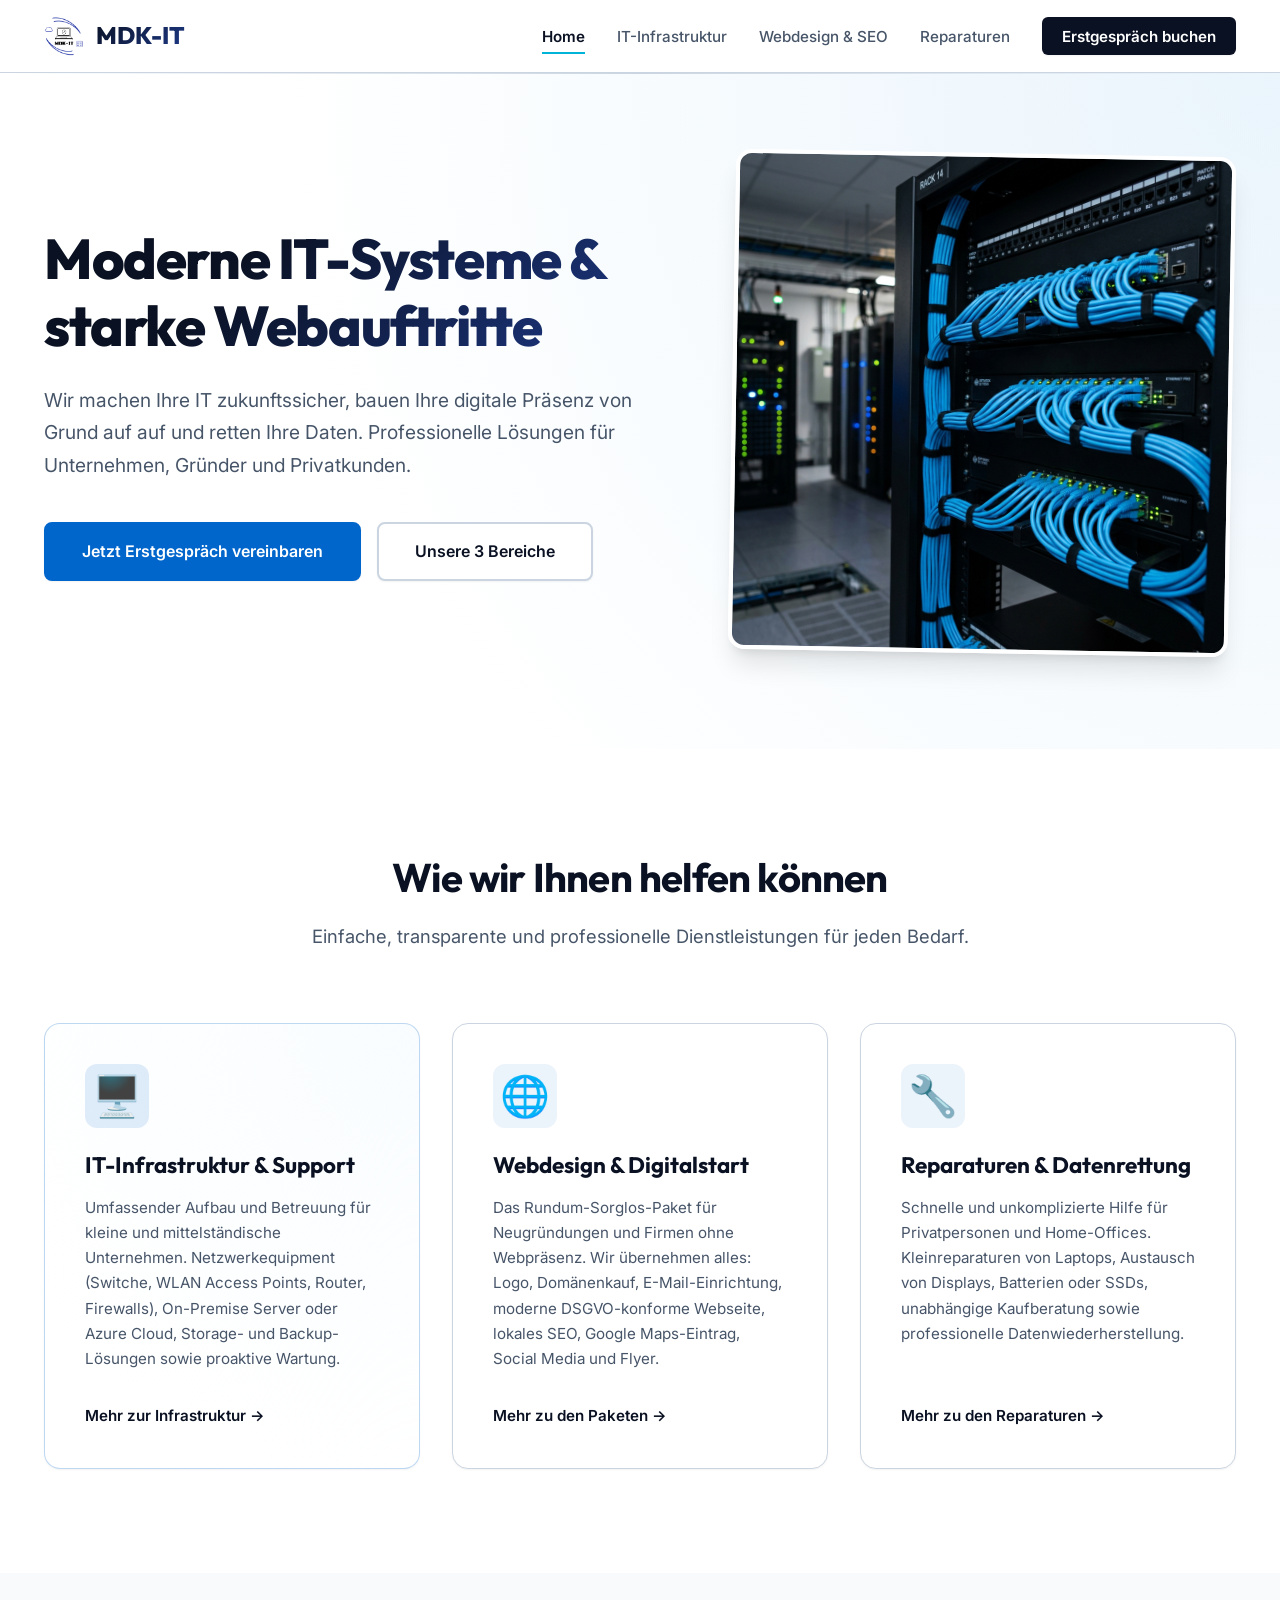
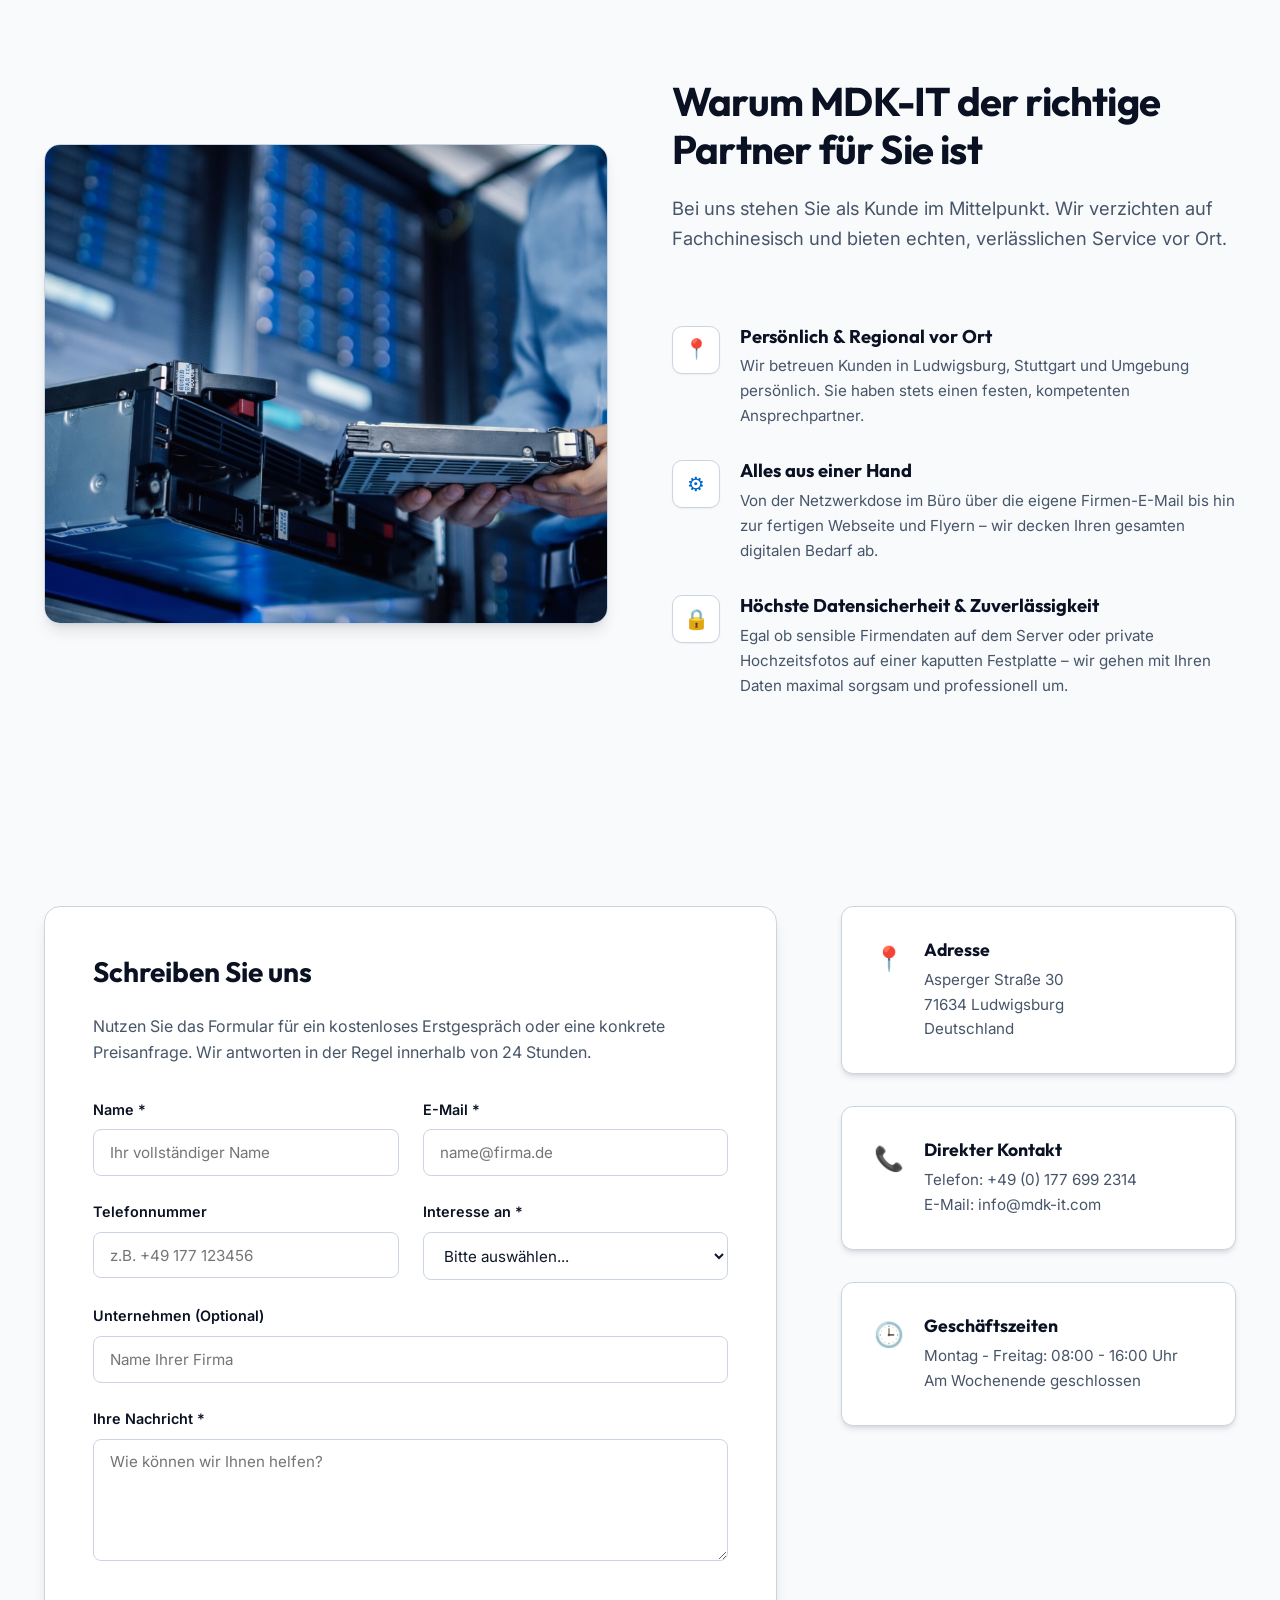
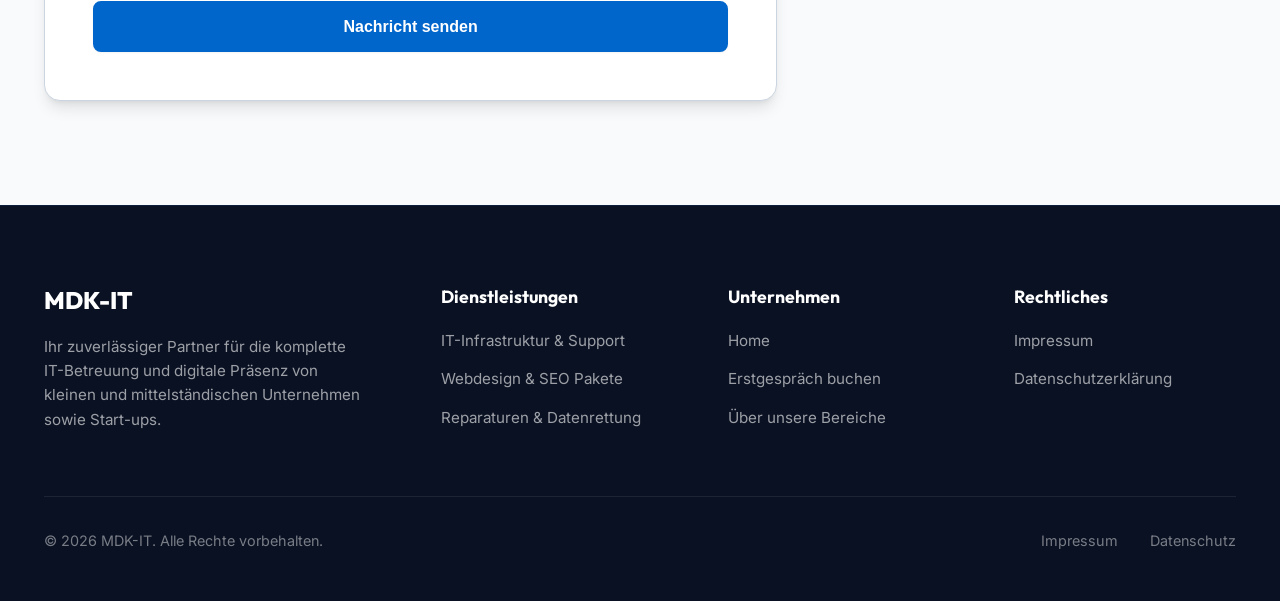
==== commit 7e598261: "Webseitenupdate" ====
--- a/index.html
+++ b/index.html
@@ -1,182 +1,327 @@
-<!DOCTYPE html>
-<html lang="de">
-
-<head>
-    <meta charset="UTF-8">
-    <meta name="viewport" content="width=device-width, initial-scale=1.0">
-    <title>MDK-IT | Professionelle IT-Services</title>
-    
-    <!-- Preload kritische Ressourcen -->
-    <link rel="preload" href="styles.css" as="style">
-    <link rel="preload" href="bilder/blue-cable.jpg" as="image">
-    <link rel="preload" href="bilder/logo/Transparent%20Logo%20Mica.png" as="image">
-    
-    <link rel="stylesheet" href="styles.css">
-</head>
-
-<body>
-    <!-- Navigation -->
-    <nav class="navbar">
-        <div class="container">
-            <div class="nav-brand">
-                <span class="brand-icon" style="display: flex; align-items: center;">
-                    <img src="bilder/logo/Transparent%20Logo%20Mica.png" alt="MDK-IT Logo"
-                        style="height: 45px; width: auto;">
-                </span>
-                <span>MDK-IT</span>
-            </div>
-            <ul class="nav-menu" id="navMenu">
-                <li><a href="#home">Home</a></li>
-                <li><a href="#dienste">Dienste</a></li>
-                <li><a href="#contact">Kontakt</a></li>
-            </ul>
-            <div class="hamburger" id="hamburger">
-                <span></span>
-                <span></span>
-                <span></span>
-            </div>
-        </div>
-    </nav>
-
-    <!-- Hero Section -->
-    <section id="home" class="hero">
-        <div class="hero-bg"></div>
-        <div class="container hero-container">
-            <div class="hero-content">
-                <h1>IT-Infrastruktur für morgen</h1>
-                <p>Modernisieren Sie Ihre IT-Infrastruktur mit unserer umfassenden Expertise in Cloud, On-Premise und
-                    hybriden Umgebungen</p>
-                <a href="#contact" class="btn btn-primary">Jetzt Beratung buchen</a>
-            </div>
-            <div class="hero-image">
-                <img src="bilder/blue-cable.jpg" alt="Server" width="600" height="400" fetchpriority="high" decoding="async">
-            </div>
-        </div>
-    </section>
-
-    <!-- Dienste Section -->
-    <section id="dienste" class="dienste">
-        <div class="container">
-            <div class="section-header">
-                <h2>Unsere Dienste</h2>
-                <p>Alles für Ihre IT-Infrastruktur</p>
-            </div>
-        </div>
-
-        <div class="services-list">
-            <!-- Section 1: IT-Infrastruktur (Image Left, Text Right) -->
-            <div class="service-row">
-                <div class="service-image">
-                    <img src="bilder/px-402-6466141.jpg" alt="IT-Infrastruktur" width="690" height="460" decoding="async">
-                </div>
-                <div class="service-text">
-                    <h3>IT-Infrastruktur</h3>
-                    <p>Professioneller Aufbau und gezielte Weiterentwicklung Ihrer IT-Infrastruktur – individuell
-                        abgestimmt auf Ihre Anforderungen. Wir übernehmen die Migration, Implementierung und Verwaltung
-                        von Cloud-, hybriden und On-Premise-Lösungen und sorgen für maximale Skalierbarkeit, Sicherheit
-                        und Zukunftsfähigkeit.</p>
-                </div>
-            </div>
-
-            <!-- Section 2: Datensicherung & Recovery (Image Right, Text Left) -->
-            <div class="service-row reverse">
-                <div class="service-image">
-                    <img src="bilder/7TuVH.jpg" alt="Datensicherung & Recovery" width="624" height="416" decoding="async">
-                </div>
-                <div class="service-text">
-                    <h3>Datensicherung & Recovery</h3>
-                    <p>Ihre Daten sind das Herz Ihres Unternehmens – wir sorgen für deren Sicherheit. Durch intelligente
-                        Backup-Lösungen und klar strukturierte Recovery-Konzepte gewährleisten wir eine schnelle
-                        Wiederherstellung und minimieren Ausfallzeiten auf ein Minimum.
-                    </p>
-                </div>
-            </div>
-
-            <!-- Section 3: IT Support (Image Left, Text Right) -->
-            <div class="service-row">
-                <div class="service-image">
-                    <img src="bilder/ymNeZ.jpg" alt="IT Support & Wartung" width="680" height="376" decoding="async">
-                </div>
-                <div class="service-text">
-                    <h3>IT Support & Wartung</h3>
-                    <p>Ein zuverlässiger IT-Betrieb erfordert kontinuierliche Betreuung – genau dafür sind wir da. Mit
-                        proaktivem Monitoring, regelmäßiger Wartung und schnellen Reaktionszeiten erkennen wir Probleme
-                        frühzeitig und beheben Störungen effizient. So stellen wir sicher, dass Ihre IT jederzeit
-                        stabil, sicher und leistungsfähig bleibt – damit Sie sich auf Ihr Kerngeschäft konzentrieren
-                        können.</p>
-                </div>
-            </div>
-        </div>
-    </section>
-
-    <!-- Contact Section -->
-    <section id="contact" class="contact">
-        <div class="container">
-            <div class="section-header white">
-                <h2><a href="#contactForm" style="color: inherit; text-decoration: none;">Buchen Sie Ihr kostenloses
-                        Erstgespräch</a></h2>
-                <p>Und finden raus, wie es besser, schneller und einfacher geht.</p>
-            </div>
-
-            <div class="contact-wrapper">
-                <form class="contact-form" id="contactForm" action="https://api.web3forms.com/submit" method="POST">
-                  <input type="hidden" name="access_key" value="1fddb19d-e867-4893-9ecc-66d486ad50fe">
-                    <div class="form-row">
-                        <div class="form-group">
-                            <label for="name">Name *</label>
-                            <input type="text" id="name" name="name" required>
-                        </div>
-                        <div class="form-group">
-                            <label for="email">E-Mail *</label>
-                            <input type="email" id="email" name="email" required>
-                        </div>
-                    </div>
-                    <div class="form-row">
-                        <div class="form-group">
-                            <label for="company">Unternehmen</label>
-                            <input type="text" id="company" name="company">
-                        </div>
-                        <div class="form-group">
-                            <label for="phone">Telefon</label>
-                            <input type="tel" id="phone" name="phone">
-                        </div>
-                    </div>
-                    <div class="form-group full-width">
-                        <label for="message">Nachricht *</label>
-                        <textarea id="message" name="message" rows="6" required></textarea>
-                    </div>
-                    <button type="submit" class="btn btn-primary">Nachricht senden</button>
-                    <div id="successMessage" class="success-message">
-                        <p>Vielen Dank! Wir werden uns bald bei Ihnen melden.</p>
-                    </div>
-                </form>
-
-                <div class="contact-info">
-                    <div class="info-block">
-                        <h3>Adresse</h3>
-                        <p>Asperger Straße 30<br>71634 Ludwigsburg<br>Deutschland</p>
-                    </div>
-                    <div class="info-block">
-                        <h3>Kontakt</h3>
-                        <p>Telefon: +49 (0) 177 699 2314<br>E-Mail: info@mdk-it.com</p>
-                    </div>
-                    <div class="info-block">
-                        <h3>Verfügbarkeit</h3>
-                        <p>Montag - Freitag: 08:00 - 16:00</p>
-                    </div>
-                </div>
-            </div>
-        </div>
-    </section>
-
-    <!-- Footer -->
-    <footer class="footer">
-        <div class="container">
-            <p>&copy; 2026 MDK-IT. Alle Rechte vorbehalten.</p>
-        </div>
-    </footer>
-        <!-- JavaScript-Dateien am Ende des Body-Tags für bessere Ladezeiten -->
-    <script src="script.js" defer></script>
-</body>
-
-</html>
+<!DOCTYPE html>
+<html lang="de">
+
+<head>
+    <meta charset="UTF-8">
+    <meta name="viewport" content="width=device-width, initial-scale=1.0">
+    <title>MDK-IT | Professionelle IT-Infrastruktur & Webdesign Ludwigsburg</title>
+    
+    <!-- Meta Tags für SEO -->
+    <meta name="description" content="MDK-IT ist Ihr Partner in Ludwigsburg für professionelle IT-Infrastruktur, Netzwerke und Cloud für KMU sowie Komplett-Pakete (Webseite, Logo, SEO) für Start-ups.">
+    <meta name="keywords" content="IT-Infrastruktur, Webdesign, Ludwigsburg, Netzwerk, Server, Cloud Migration, IT Support, Datenrettung, Laptop Reparatur, SEO, Start-up Paket, Google Maps, IT Service">
+    
+    <!-- Open Graph / Facebook -->
+    <meta property="og:type" content="website">
+    <meta property="og:url" content="https://www.mdk-it.com/">
+    <meta property="og:title" content="MDK-IT | IT-Infrastruktur & Webdesign Ludwigsburg">
+    <meta property="og:description" content="Professionelle IT-Infrastruktur, Netzwerke und Cloud für KMU sowie Komplett-Pakete (Webseite, Logo, SEO) für Start-ups in Ludwigsburg & Stuttgart.">
+    <meta property="og:image" content="https://www.mdk-it.com/bilder/blue-cable.jpg">
+
+    <!-- Twitter -->
+    <meta property="twitter:card" content="summary_large_image">
+    <meta property="twitter:url" content="https://www.mdk-it.com/">
+    <meta property="twitter:title" content="MDK-IT | IT-Infrastruktur & Webdesign Ludwigsburg">
+    <meta property="twitter:description" content="Professionelle IT-Infrastruktur, Netzwerke und Cloud für KMU sowie Komplett-Pakete (Webseite, Logo, SEO) für Start-ups in Ludwigsburg & Stuttgart.">
+    <meta property="twitter:image" content="https://www.mdk-it.com/bilder/blue-cable.jpg">
+
+    <link rel="canonical" href="https://www.mdk-it.com/">
+
+    <!-- Preload kritische Ressourcen -->
+    <link rel="preload" href="styles.css" as="style">
+    <link rel="preload" href="bilder/logo/Transparent%20Logo%20Mica.png" as="image">
+    
+    <link rel="stylesheet" href="styles.css">
+
+    <!-- Structured Data (Schema.org / LocalBusiness JSON-LD) für SEO -->
+    <script type="application/ld+json">
+    {
+      "@context": "https://schema.org",
+      "@type": "LocalBusiness",
+      "name": "MDK-IT",
+      "image": "https://www.mdk-it.com/bilder/logo/Transparent%20Logo%20Mica.png",
+      "@id": "https://www.mdk-it.com/#localbusiness",
+      "url": "https://www.mdk-it.com",
+      "telephone": "+49-177-699-2314",
+      "email": "info@mdk-it.com",
+      "priceRange": "$$",
+      "address": {
+        "@type": "PostalAddress",
+        "streetAddress": "Asperger Straße 30",
+        "addressLocality": "Ludwigsburg",
+        "postalCode": "71634",
+        "addressCountry": "DE"
+      },
+      "geo": {
+        "@type": "GeoCoordinates",
+        "latitude": 48.8973,
+        "longitude": 9.1857
+      },
+      "openingHoursSpecification": {
+        "@type": "OpeningHoursSpecification",
+        "dayOfWeek": [
+          "Monday",
+          "Tuesday",
+          "Wednesday",
+          "Thursday",
+          "Friday"
+        ],
+        "opens": "08:00",
+        "closes": "16:00"
+      }
+    }
+    </script>
+</head>
+
+<body>
+    <!-- Navigation -->
+    <nav class="navbar" id="navbar">
+        <div class="container">
+            <a href="index.html" class="nav-brand">
+                <span class="brand-icon">
+                    <img src="bilder/logo/Transparent%20Logo%20Mica.png" alt="MDK-IT Logo" style="height: 40px; width: auto;">
+                </span>
+                <span>MDK-IT</span>
+            </a>
+            <ul class="nav-menu" id="navMenu">
+                <li><a href="index.html" class="active">Home</a></li>
+                <li><a href="it-infrastruktur.html">IT-Infrastruktur</a></li>
+                <li><a href="webdesign-seo.html">Webdesign & SEO</a></li>
+                <li><a href="reparaturen-datenrettung.html">Reparaturen</a></li>
+                <li><a href="#contact" class="nav-cta">Erstgespräch buchen</a></li>
+            </ul>
+            <button class="hamburger" id="hamburger" aria-label="Menü öffnen">
+                <span></span>
+                <span></span>
+                <span></span>
+            </button>
+        </div>
+    </nav>
+
+    <!-- Hero Section -->
+    <section class="hero" id="home">
+        <div class="container hero-container">
+            <div class="hero-content">
+                <h1>Moderne IT-Systeme & starke Webauftritte</h1>
+                <p>Wir machen Ihre IT zukunftssicher, bauen Ihre digitale Präsenz von Grund auf auf und retten Ihre Daten. Professionelle Lösungen für Unternehmen, Gründer und Privatkunden.</p>
+                <div class="hero-buttons">
+                    <a href="#contact" class="btn btn-primary">Jetzt Erstgespräch vereinbaren</a>
+                    <a href="#dienste" class="btn btn-secondary">Unsere 3 Bereiche</a>
+                </div>
+            </div>
+            <div class="hero-image">
+                <img src="bilder/blue-cable.jpg" alt="MDK-IT B2B Netzwerkverkabelung und IT-Systeme in Ludwigsburg" width="500" height="350" fetchpriority="high">
+            </div>
+        </div>
+    </section>
+
+    <!-- Drei Bereiche Section -->
+    <section class="dienste" id="dienste">
+        <div class="container">
+            <div class="section-header">
+                <h2>Wie wir Ihnen helfen können</h2>
+                <p>Einfache, transparente und professionelle Dienstleistungen für jeden Bedarf.</p>
+            </div>
+            
+            <div class="pillars-grid">
+                <!-- Pillar 1: B2B IT-Infrastruktur (Priorität 1) -->
+                <div class="pillar-card priority">
+                    <div class="pillar-icon">🖥️</div>
+                    <h3>IT-Infrastruktur & Support</h3>
+                    <p>Umfassender Aufbau und Betreuung für kleine und mittelständische Unternehmen. Netzwerkequipment (Switche, WLAN Access Points, Router, Firewalls), On-Premise Server oder Azure Cloud, Storage- und Backup-Lösungen sowie proaktive Wartung.</p>
+                    <a href="it-infrastruktur.html" class="pillar-link">Mehr zur Infrastruktur →</a>
+                </div>
+
+                <!-- Pillar 2: B2B Web-Aufbau & Marketing -->
+                <div class="pillar-card">
+                    <div class="pillar-icon">🌐</div>
+                    <h3>Webdesign & Digitalstart</h3>
+                    <p>Das Rundum-Sorglos-Paket für Neugründungen und Firmen ohne Webpräsenz. Wir übernehmen alles: Logo, Domänenkauf, E-Mail-Einrichtung, moderne DSGVO-konforme Webseite, lokales SEO, Google Maps-Eintrag, Social Media und Flyer.</p>
+                    <a href="webdesign-seo.html" class="pillar-link">Mehr zu den Paketen →</a>
+                </div>
+
+                <!-- Pillar 3: B2C Reparatur & Datenrettung -->
+                <div class="pillar-card">
+                    <div class="pillar-icon">🔧</div>
+                    <h3>Reparaturen & Datenrettung</h3>
+                    <p>Schnelle und unkomplizierte Hilfe für Privatpersonen und Home-Offices. Kleinreparaturen von Laptops, Austausch von Displays, Batterien oder SSDs, unabhängige Kaufberatung sowie professionelle Datenwiederherstellung.</p>
+                    <a href="reparaturen-datenrettung.html" class="pillar-link">Mehr zu den Reparaturen →</a>
+                </div>
+            </div>
+        </div>
+    </section>
+
+    <!-- Why Choose Us Section -->
+    <section class="why-us">
+        <div class="container">
+            <div class="why-grid">
+                <div class="why-image">
+                    <img src="bilder/ymNeZ.jpg" alt="Persönliche B2B IT-Beratung und Support für KMU im Raum Ludwigsburg" width="500" height="480">
+                </div>
+                <div class="why-features">
+                    <div class="section-header" style="text-align: left; margin-bottom: 2.5rem; max-width: 100%;">
+                        <h2>Warum MDK-IT der richtige Partner für Sie ist</h2>
+                        <p>Bei uns stehen Sie als Kunde im Mittelpunkt. Wir verzichten auf Fachchinesisch und bieten echten, verlässlichen Service vor Ort.</p>
+                    </div>
+                    
+                    <div class="why-feature">
+                        <div class="why-feature-icon">📍</div>
+                        <div class="why-feature-text">
+                            <h4>Persönlich & Regional vor Ort</h4>
+                            <p>Wir betreuen Kunden in Ludwigsburg, Stuttgart und Umgebung persönlich. Sie haben stets einen festen, kompetenten Ansprechpartner.</p>
+                        </div>
+                    </div>
+
+                    <div class="why-feature">
+                        <div class="why-feature-icon">⚙️</div>
+                        <div class="why-feature-text">
+                            <h4>Alles aus einer Hand</h4>
+                            <p>Von der Netzwerkdose im Büro über die eigene Firmen-E-Mail bis hin zur fertigen Webseite und Flyern – wir decken Ihren gesamten digitalen Bedarf ab.</p>
+                        </div>
+                    </div>
+
+                    <div class="why-feature">
+                        <div class="why-feature-icon">🔒</div>
+                        <div class="why-feature-text">
+                            <h4>Höchste Datensicherheit & Zuverlässigkeit</h4>
+                            <p>Egal ob sensible Firmendaten auf dem Server oder private Hochzeitsfotos auf einer kaputten Festplatte – wir gehen mit Ihren Daten maximal sorgsam und professionell um.</p>
+                        </div>
+                    </div>
+                </div>
+            </div>
+        </div>
+    </section>
+
+    <!-- Contact Section -->
+    <section class="contact" id="contact">
+        <div class="container">
+            <div class="contact-wrapper">
+                <div class="contact-form-container">
+                    <h3>Schreiben Sie uns</h3>
+                    <p style="color: var(--text-light); margin-bottom: 2rem;">Nutzen Sie das Formular für ein kostenloses Erstgespräch oder eine konkrete Preisanfrage. Wir antworten in der Regel innerhalb von 24 Stunden.</p>
+                    
+                    <form class="contact-form" id="contactForm" action="https://api.web3forms.com/submit" method="POST">
+                        <input type="hidden" name="access_key" value="1fddb19d-e867-4893-9ecc-66d486ad50fe">
+                        <input type="hidden" name="subject" value="Neue Kontaktanfrage über MDK-IT Homepage">
+                        
+                        <div class="form-row">
+                            <div class="form-group">
+                                <label for="name">Name *</label>
+                                <input type="text" id="name" name="name" required placeholder="Ihr vollständiger Name">
+                            </div>
+                            <div class="form-group">
+                                <label for="email">E-Mail *</label>
+                                <input type="email" id="email" name="email" required placeholder="name@firma.de">
+                            </div>
+                        </div>
+                        
+                        <div class="form-row">
+                            <div class="form-group">
+                                <label for="phone">Telefonnummer</label>
+                                <input type="tel" id="phone" name="phone" placeholder="z.B. +49 177 123456">
+                            </div>
+                            <div class="form-group">
+                                <label for="service-select">Interesse an *</label>
+                                <select id="service-select" name="interessiert_an" required>
+                                    <option value="" disabled selected>Bitte auswählen...</option>
+                                    <option value="IT-Infrastruktur & Support">IT-Infrastruktur & Support (B2B)</option>
+                                    <option value="Webdesign & Digitalstart">Webdesign & Digitalstart (B2B)</option>
+                                    <option value="Reparaturen & Datenrettung">Reparatur / Datenrettung (B2C)</option>
+                                    <option value="Sonstiges">Sonstiges</option>
+                                </select>
+                            </div>
+                        </div>
+                        
+                        <div class="form-group">
+                            <label for="company">Unternehmen (Optional)</label>
+                            <input type="text" id="company" name="company" placeholder="Name Ihrer Firma">
+                        </div>
+                        
+                        <div class="form-group full-width">
+                            <label for="message">Ihre Nachricht *</label>
+                            <textarea id="message" name="message" rows="5" required placeholder="Wie können wir Ihnen helfen?"></textarea>
+                        </div>
+                        
+                        <button type="submit" class="btn btn-primary">Nachricht senden</button>
+                        
+                        <div id="successMessage" class="success-message">
+                            Vielen Dank! Ihre Nachricht wurde erfolgreich übermittelt. Wir melden uns in Kürze bei Ihnen.
+                        </div>
+                    </form>
+                </div>
+                
+                <div class="contact-info">
+                    <div class="info-card">
+                        <div class="info-card-icon">📍</div>
+                        <div class="info-card-content">
+                            <h4>Adresse</h4>
+                            <p>Asperger Straße 30<br>71634 Ludwigsburg<br>Deutschland</p>
+                        </div>
+                    </div>
+                    
+                    <div class="info-card">
+                        <div class="info-card-icon">📞</div>
+                        <div class="info-card-content">
+                            <h4>Direkter Kontakt</h4>
+                            <p>Telefon: +49 (0) 177 699 2314<br>E-Mail: info@mdk-it.com</p>
+                        </div>
+                    </div>
+                    
+                    <div class="info-card">
+                        <div class="info-card-icon">🕒</div>
+                        <div class="info-card-content">
+                            <h4>Geschäftszeiten</h4>
+                            <p>Montag - Freitag: 08:00 - 16:00 Uhr<br>Am Wochenende geschlossen</p>
+                        </div>
+                    </div>
+                </div>
+            </div>
+        </div>
+    </section>
+
+    <!-- Footer -->
+    <footer class="footer">
+        <div class="container">
+            <div class="footer-grid">
+                <div class="footer-brand">
+                    <h3>MDK-IT</h3>
+                    <p>Ihr zuverlässiger Partner für die komplette IT-Betreuung und digitale Präsenz von kleinen und mittelständischen Unternehmen sowie Start-ups.</p>
+                </div>
+                <div class="footer-links">
+                    <h4>Dienstleistungen</h4>
+                    <ul>
+                        <li><a href="it-infrastruktur.html">IT-Infrastruktur & Support</a></li>
+                        <li><a href="webdesign-seo.html">Webdesign & SEO Pakete</a></li>
+                        <li><a href="reparaturen-datenrettung.html">Reparaturen & Datenrettung</a></li>
+                    </ul>
+                </div>
+                <div class="footer-links">
+                    <h4>Unternehmen</h4>
+                    <ul>
+                        <li><a href="index.html">Home</a></li>
+                        <li><a href="index.html#contact">Erstgespräch buchen</a></li>
+                        <li><a href="index.html#dienste">Über unsere Bereiche</a></li>
+                    </ul>
+                </div>
+                <div class="footer-links">
+                    <h4>Rechtliches</h4>
+                    <ul>
+                        <li><a href="impressum.html">Impressum</a></li>
+                        <li><a href="datenschutz.html">Datenschutzerklärung</a></li>
+                    </ul>
+                </div>
+            </div>
+            <div class="footer-bottom">
+                <p>&copy; 2026 MDK-IT. Alle Rechte vorbehalten.</p>
+                <div class="footer-legal-links">
+                    <a href="impressum.html">Impressum</a>
+                    <a href="datenschutz.html">Datenschutz</a>
+                </div>
+            </div>
+        </div>
+    </footer>
+
+    <!-- JavaScript-Dateien am Ende des Body-Tags für bessere Ladezeiten -->
+    <script src="script.js" defer></script>
+</body>
+
+</html>
--- a/styles.css
+++ b/styles.css
@@ -1,665 +1,1172 @@
-* {
-    margin: 0;
-    padding: 0;
-    box-sizing: border-box;
-}
-
-html {
-    scroll-behavior: smooth;
-}
-
-:root {
-    --primary: #0f3460;
-    --secondary: #533483;
-    --accent: #00d4ff;
-    --light: #f8f9fa;
-    --text: #1a1a1a;
-    --text-light: #666;
-    --white: #ffffff;
-}
-
-body {
-    font-family: 'Segoe UI', Tahoma, Geneva, Verdana, sans-serif;
-    line-height: 1.6;
-    color: var(--text);
-    background-color: var(--white);
-}
-
-.container {
-    max-width: 1200px;
-    margin: 0 auto;
-    padding: 0 20px;
-}
-
-/* Navigation */
-.navbar {
-    background-color: var(--white);
-    padding: 1.2rem 0;
-    position: sticky;
-    top: 0;
-    z-index: 100;
-    box-shadow: 0 2px 8px rgba(0, 0, 0, 0.08);
-}
-
-.navbar .container {
-    display: flex;
-    justify-content: space-between;
-    align-items: center;
-}
-
-.nav-brand {
-    font-size: 1.4rem;
-    font-weight: 700;
-    color: var(--primary);
-    display: flex;
-    align-items: center;
-    gap: 0.5rem;
-}
-
-.brand-icon {
-    font-size: 1.8rem;
-}
-
-.nav-menu {
-    display: flex;
-    list-style: none;
-    gap: 2.5rem;
-}
-
-.nav-menu a {
-    color: var(--text);
-    text-decoration: none;
-    font-weight: 500;
-    transition: color 0.3s;
-    position: relative;
-}
-
-.nav-menu a:hover {
-    color: var(--accent);
-}
-
-.nav-menu a::after {
-    content: '';
-    position: absolute;
-    bottom: -5px;
-    left: 0;
-    width: 0;
-    height: 2px;
-    background-color: var(--accent);
-    transition: width 0.3s;
-}
-
-.nav-menu a:hover::after {
-    width: 100%;
-}
-
-.hamburger {
-    display: none;
-    flex-direction: column;
-    cursor: pointer;
-    gap: 5px;
-    padding: 5px;
-}
-
-.hamburger span {
-    width: 25px;
-    height: 3px;
-    background-color: var(--text);
-    border-radius: 2px;
-    transition: transform 0.35s cubic-bezier(0.4, 0, 0.2, 1), 
-                opacity 0.3s cubic-bezier(0.4, 0, 0.2, 1), 
-                background-color 0.3s cubic-bezier(0.4, 0, 0.2, 1);
-    transform-origin: center;
-}
-
-.hamburger.active span:nth-child(1) {
-    transform: translateY(8px) rotate(45deg);
-}
-
-.hamburger.active span:nth-child(2) {
-    opacity: 0;
-    width: 0;
-}
-
-.hamburger.active span:nth-child(3) {
-    transform: translateY(-8px) rotate(-45deg);
-}
-
-/* Hero Section */
-.hero {
-    position: relative;
-    padding: 2rem 0;
-    overflow: hidden;
-}
-
-.hero-bg {
-    position: absolute;
-    top: 0;
-    left: 0;
-    right: 0;
-    bottom: 0;
-    background: linear-gradient(135deg, #0f3460 0%, #533483 100%);
-    z-index: 0;
-}
-
-.hero-container {
-    display: grid;
-    grid-template-columns: 1fr 1fr;
-    gap: 4rem;
-    align-items: center;
-    position: relative;
-    z-index: 1;
-}
-
-.hero-content {
-    color: var(--white);
-    flex: 1;
-}
-
-.hero-content h1 {
-    font-size: 3.2rem;
-    margin-bottom: 1.5rem;
-    line-height: 1.2;
-    font-weight: 700;
-}
-
-.hero-content p {
-    font-size: 1.1rem;
-    margin-bottom: 2rem;
-    opacity: 0.95;
-    line-height: 1.7;
-}
-
-.hero-image {
-    position: relative;
-    z-index: 1;
-    flex: 1;
-    left: 2rem;
-}
-
-.hero-image img {
-    width: 100%;
-    height: 400px;
-    object-fit: cover;
-    border-radius: 8px;
-    box-shadow: 0 20px 40px rgba(0, 0, 0, 0.2);
-    display: block;
-}
-
-/* Buttons */
-.btn {
-    display: inline-block;
-    padding: 0.9rem 2rem;
-    text-decoration: none;
-    border-radius: 4px;
-    font-weight: 600;
-    cursor: pointer;
-    border: none;
-    font-size: 0.95rem;
-    transition: all 0.3s ease;
-}
-
-.btn-primary {
-    background-color: var(--accent);
-    color: var(--primary);
-    border: 2px solid var(--accent);
-}
-
-.btn-primary:hover {
-    background-color: transparent;
-    color: var(--accent);
-    transform: translateY(-2px);
-    box-shadow: 0 8px 16px rgba(0, 212, 255, 0.3);
-}
-
-/* Section Header */
-.section-header {
-    text-align: center;
-    margin-bottom: 4rem;
-}
-
-.section-header h2 {
-    font-size: 2.5rem;
-    margin-bottom: 0.5rem;
-    color: var(--primary);
-    font-weight: 700;
-}
-
-.section-header p {
-    font-size: 1.1rem;
-    color: var(--text-light);
-}
-
-.section-header.white h2 {
-    color: #0f3460;
-}
-
-.section-header.white p {
-    color: rgba(0, 0, 0, 0.8);
-}
-
-/* dienste Section */
-.dienste {
-    padding: 6rem 0;
-    background-color: var(--light);
-}
-
-.services-list {
-    display: flex;
-    flex-direction: column;
-    gap: 0;
-    margin-top: 3rem;
-}
-
-.service-row {
-    display: flex;
-    align-items: stretch;
-    gap: 0;
-    will-change: opacity, transform;
-}
-
-.service-row.reverse {
-    flex-direction: row-reverse;
-}
-
-.service-image {
-    flex: 1;
-}
-
-.service-image img {
-    width: 100%;
-    height: 100%;
-    min-height: 400px;
-    object-fit: cover;
-    border-radius: 0;
-    box-shadow: none;
-    transition: transform 0.4s ease;
-}
-
-.service-row:hover .service-image img {
-    transform: scale(1.02);
-}
-
-.service-image {
-    overflow: hidden;
-}
-
-.service-text {
-    flex: 1;
-    padding: 4rem 8%;
-    display: flex;
-    flex-direction: column;
-    justify-content: center;
-}
-
-.service-text h3 {
-    font-size: 2.2rem;
-    color: var(--primary);
-    margin-bottom: 1.2rem;
-    font-weight: 700;
-}
-
-.service-text p {
-    color: var(--text-light);
-    font-size: 1.15rem;
-    line-height: 1.8;
-}
-
-/* Why Us Section */
-.why-us {
-    padding: 6rem 0;
-    background-color: var(--white);
-}
-
-.why-us-content {
-    display: grid;
-    grid-template-columns: 1fr 1fr;
-    gap: 4rem;
-    align-items: center;
-}
-
-.why-us-text h2 {
-    font-size: 2.5rem;
-    color: var(--primary);
-    margin-bottom: 2rem;
-    font-weight: 700;
-}
-
-.why-list {
-    display: grid;
-    gap: 1.5rem;
-}
-
-.why-item {
-    padding-left: 2rem;
-    position: relative;
-}
-
-.why-item::before {
-    content: '✓';
-    position: absolute;
-    left: 0;
-    top: 0;
-    font-size: 1.5rem;
-    color: var(--accent);
-    font-weight: bold;
-}
-
-.why-item h4 {
-    color: var(--primary);
-    margin-bottom: 0.5rem;
-    font-size: 1.1rem;
-}
-
-.why-item p {
-    color: var(--text-light);
-}
-
-.why-us-content img {
-    width: 100%;
-    height: 400px;
-    object-fit: cover;
-    border-radius: 8px;
-    box-shadow: 0 12px 30px rgba(0, 0, 0, 0.1);
-}
-
-/* Process Section */
-.process {
-    padding: 6rem 0;
-    background: linear-gradient(135deg, #0f3460 0%, #533483 100%);
-    color: var(--white);
-}
-
-.process-steps {
-    display: grid;
-    grid-template-columns: repeat(4, 1fr);
-    gap: 2rem;
-    margin-top: 4rem;
-    position: relative;
-}
-
-.process-steps::before {
-    content: '';
-    position: absolute;
-    top: 30px;
-    left: 7.5%;
-    right: 7.5%;
-    height: 2px;
-    background: var(--accent);
-    z-index: 0;
-}
-
-.process-step {
-    text-align: center;
-    position: relative;
-    z-index: 1;
-}
-
-.step-circle {
-    width: 60px;
-    height: 60px;
-    background-color: var(--accent);
-    color: var(--primary);
-    border-radius: 50%;
-    display: flex;
-    align-items: center;
-    justify-content: center;
-    font-size: 1.8rem;
-    font-weight: 700;
-    margin: 0 auto 2rem;
-    box-shadow: 0 8px 20px rgba(0, 212, 255, 0.4);
-    position: relative;
-    background: linear-gradient(135deg, var(--accent), #0099cc);
-}
-
-.process-step h3 {
-    font-size: 1.15rem;
-    margin-bottom: 1rem;
-    font-weight: 600;
-}
-
-.process-step p {
-    font-size: 0.9rem;
-    opacity: 0.85;
-    line-height: 1.6;
-}
-
-.process-arrow {
-    display: none;
-}
-
-/* Contact Section */
-.contact {
-    padding: 6rem 0;
-    background-color: var(--light);
-}
-
-.contact-wrapper {
-    display: grid;
-    grid-template-columns: 1.5fr 1fr;
-    gap: 3rem;
-    margin-top: 3rem;
-}
-
-.contact-form {
-    background-color: var(--white);
-    padding: 2.5rem;
-    border-radius: 8px;
-    box-shadow: 0 4px 12px rgba(0, 0, 0, 0.08);
-}
-
-.form-row {
-    display: grid;
-    grid-template-columns: 1fr 1fr;
-    gap: 1.5rem;
-}
-
-.form-group {
-    display: flex;
-    flex-direction: column;
-}
-
-.form-group.full-width {
-    grid-column: 1 / -1;
-}
-
-.form-group label {
-    margin-bottom: 0.5rem;
-    font-weight: 600;
-    color: var(--primary);
-    font-size: 0.95rem;
-}
-
-.form-group input,
-.form-group textarea {
-    padding: 0.75rem 1rem;
-    border: 1px solid #ddd;
-    border-radius: 4px;
-    font-family: inherit;
-    font-size: 0.95rem;
-    transition: border-color 0.3s;
-}
-
-.form-group input:focus,
-.form-group textarea:focus {
-    outline: none;
-    border-color: var(--accent);
-    box-shadow: 0 0 0 3px rgba(0, 212, 255, 0.1);
-}
-
-.contact-form .btn {
-    margin-top: 1rem;
-    width: 100%;
-    text-align: center;
-}
-
-.contact-info {
-    display: grid;
-    gap: 2rem;
-}
-
-.info-block {
-    background-color: var(--white);
-    padding: 2rem;
-    border-radius: 8px;
-    box-shadow: 0 4px 12px rgba(0, 0, 0, 0.08);
-}
-
-.info-block h3 {
-    color: var(--primary);
-    margin-bottom: 1rem;
-    font-size: 1.1rem;
-}
-
-.info-block p {
-    color: var(--text-light);
-    font-size: 0.95rem;
-    line-height: 1.8;
-}
-
-/* Footer */
-.footer {
-    background-color: var(--primary);
-    color: var(--white);
-    text-align: center;
-    padding: 2rem 0;
-    font-size: 0.9rem;
-}
-
-/* Responsive Design */
-@media (max-width: 768px) {
-    .nav-menu {
-        display: flex;
-        position: absolute;
-        top: 100%;
-        left: 0;
-        width: 100%;
-        flex-direction: column;
-        background-color: var(--white);
-        padding: 0 1rem;
-        gap: 0;
-        box-shadow: 0 8px 16px rgba(0, 0, 0, 0.1);
-        max-height: 0;
-        overflow: hidden;
-        opacity: 0;
-        transition: max-height 0.35s cubic-bezier(0.4, 0, 0.2, 1), 
-                    opacity 0.35s cubic-bezier(0.4, 0, 0.2, 1),
-                    padding 0.35s cubic-bezier(0.4, 0, 0.2, 1);
-    }
-
-    .nav-menu.active {
-        max-height: 500px;
-        opacity: 1;
-        padding: 2.5rem 1rem;
-    }
-
-    .nav-menu li {
-        opacity: 0;
-        transform: translateX(-15px);
-        transition: opacity 0.4s cubic-bezier(0.4, 0, 0.2, 1), 
-                    transform 0.4s cubic-bezier(0.4, 0, 0.2, 1);
-        transition-delay: 0s;
-        text-align: center;
-        padding: 1rem 0;
-    }
-
-    .nav-menu.active li {
-        opacity: 1;
-        transform: translateX(0);
-    }
-
-    .nav-menu a {
-        font-size: 1.1rem;
-        padding: 0.5rem 0;
-        display: block;
-    }
-
-    .nav-menu.active li:nth-child(1) { transition-delay: 0.08s; }
-    .nav-menu.active li:nth-child(2) { transition-delay: 0.13s; }
-    .nav-menu.active li:nth-child(3) { transition-delay: 0.18s; }
-
-    .hamburger {
-        display: flex;
-    }
-
-    .hero-container {
-        grid-template-columns: 1fr;
-        padding: 3rem 0;
-        text-align: center;
-        gap: 2rem;
-    }
-
-    .hero-content h1 {
-        font-size: 2rem;
-    }
-
-    .hero-image {
-        left: 0;
-    }
-
-    .hero-image img {
-        height: 400px;
-        /* höhe logo */
-    }
-
-    .process-steps {
-        grid-template-columns: 1fr;
-    }
-
-    .process-arrow {
-        display: none;
-    }
-
-    .contact-wrapper {
-        grid-template-columns: 1fr;
-    }
-
-    .form-row {
-        grid-template-columns: 1fr;
-    }
-
-    .why-us-content {
-        grid-template-columns: 1fr;
-    }
-
-    .section-header h2 {
-        font-size: 1.8rem;
-    }
-
-    .service-row,
-    .service-row.reverse {
-        flex-direction: column;
-        gap: 2rem;
-        text-align: center;
-    }
-
-    .services-list {
-        gap: 4rem;
-    }
-
-    .service-image img {
-        height: 280px;
-    }
-}
-
-@media (max-width: 480px) {
-    .hero-content h1 {
-        font-size: 1.5rem;
-    }
-
-    .hero-content p {
-        font-size: 0.95rem;
-    }
-
-    .section-header h2 {
-        font-size: 1.5rem;
-    }
-
-    .service-text h3 {
-        font-size: 1.8rem;
-    }
-
-    .service-text p {
-        font-size: 1rem;
-    }
-}
+@import url('https://fonts.googleapis.com/css2?family=Inter:wght@300;400;500;600;700&family=Outfit:wght@400;500;600;700;800&display=swap');
+
+* {
+    margin: 0;
+    padding: 0;
+    box-sizing: border-box;
+}
+
+html {
+    scroll-behavior: smooth;
+}
+
+:root {
+    --primary: #0a1122;       /* Deep blue-black */
+    --primary-light: #0d1e3d; /* Dark blue */
+    --secondary: #1e3a8a;     /* Royal blue */
+    --accent: #00b4d8;        /* Clean Cyan */
+    --accent-hover: #0077b6;  /* Darker Cyan */
+    --accent-warm: #0066cc;   /* Royal tech blue for CTAs */
+    --accent-warm-hover: #0052a3;
+    --light: #f8fafc;         /* Slate-50 off-white */
+    --light-warm: #e0f2fe;    /* Very soft blue tint */
+    --white: #ffffff;
+    --text: #0f172a;          /* Dark slate */
+    --text-light: #475569;    /* Slate-grey */
+    --border: #cbd5e1;        /* Clean grey-blue border */
+    --shadow-sm: 0 1px 2px 0 rgb(0 0 0 / 0.05);
+    --shadow-md: 0 4px 6px -1px rgb(0 0 0 / 0.1), 0 2px 4px -2px rgb(0 0 0 / 0.1);
+    --shadow-lg: 0 10px 15px -3px rgb(0 0 0 / 0.1), 0 4px 6px -4px rgb(0 0 0 / 0.1);
+    --shadow-xl: 0 20px 25px -5px rgb(0 0 0 / 0.1), 0 8px 10px -6px rgb(0 0 0 / 0.1);
+}
+
+body {
+    font-family: 'Inter', system-ui, -apple-system, sans-serif;
+    line-height: 1.65;
+    color: var(--text);
+    background-color: var(--white);
+    -webkit-font-smoothing: antialiased;
+}
+
+h1, h2, h3, h4, h5, h6 {
+    font-family: 'Outfit', sans-serif;
+    font-weight: 700;
+    color: var(--primary);
+    line-height: 1.2;
+}
+
+.container {
+    max-width: 1240px;
+    margin: 0 auto;
+    padding: 0 24px;
+}
+
+/* Navigation */
+.navbar {
+    background-color: rgba(255, 255, 255, 0.95);
+    backdrop-filter: blur(12px);
+    -webkit-backdrop-filter: blur(12px);
+    padding: 1rem 0;
+    position: sticky;
+    top: 0;
+    z-index: 100;
+    border-bottom: 1px solid var(--border);
+    transition: all 0.3s ease;
+}
+
+.navbar .container {
+    display: flex;
+    justify-content: space-between;
+    align-items: center;
+}
+
+.nav-brand {
+    font-family: 'Outfit', sans-serif;
+    font-size: 1.5rem;
+    font-weight: 800;
+    color: var(--primary);
+    display: flex;
+    align-items: center;
+    gap: 0.75rem;
+    text-decoration: none;
+}
+
+.brand-icon {
+    display: flex;
+    align-items: center;
+}
+
+.nav-brand span {
+    background: linear-gradient(135deg, var(--primary) 0%, var(--secondary) 100%);
+    -webkit-background-clip: text;
+    -webkit-text-fill-color: transparent;
+}
+
+.nav-menu {
+    display: flex;
+    list-style: none;
+    gap: 2rem;
+    align-items: center;
+}
+
+.nav-menu a {
+    color: var(--text-light);
+    text-decoration: none;
+    font-weight: 500;
+    font-size: 0.95rem;
+    transition: color 0.25s ease;
+    padding: 0.5rem 0;
+    position: relative;
+}
+
+.nav-menu a:hover {
+    color: var(--primary);
+}
+
+.nav-menu a::after {
+    content: '';
+    position: absolute;
+    bottom: 0;
+    left: 0;
+    width: 0;
+    height: 2px;
+    background-color: var(--accent);
+    transition: width 0.25s ease;
+}
+
+.nav-menu a:hover::after,
+.nav-menu a.active::after {
+    width: 100%;
+}
+
+.nav-menu a.active {
+    color: var(--primary);
+    font-weight: 600;
+}
+
+.nav-cta {
+    background: var(--primary);
+    color: var(--white) !important;
+    padding: 0.6rem 1.25rem !important;
+    border-radius: 6px;
+    font-weight: 600 !important;
+    box-shadow: var(--shadow-sm);
+    transition: all 0.25s ease !important;
+}
+
+.nav-cta:hover {
+    background: var(--accent-warm);
+    color: var(--white) !important;
+    transform: translateY(-1px);
+    box-shadow: var(--shadow-md);
+}
+
+.nav-cta::after {
+    display: none !important;
+}
+
+.hamburger {
+    display: none;
+    flex-direction: column;
+    cursor: pointer;
+    gap: 6px;
+    padding: 8px;
+    border: none;
+    background: transparent;
+}
+
+.hamburger span {
+    width: 24px;
+    height: 2px;
+    background-color: var(--primary);
+    border-radius: 2px;
+    transition: all 0.3s cubic-bezier(0.4, 0, 0.2, 1);
+}
+
+.hamburger.active span:nth-child(1) {
+    transform: translateY(8px) rotate(45deg);
+}
+
+.hamburger.active span:nth-child(2) {
+    opacity: 0;
+    transform: scale(0);
+}
+
+.hamburger.active span:nth-child(3) {
+    transform: translateY(-8px) rotate(-45deg);
+}
+
+/* Hero Section */
+.hero {
+    position: relative;
+    padding: 5rem 0 6rem;
+    background: radial-gradient(circle at top right, rgba(224, 242, 254, 0.5) 0%, rgba(255, 255, 255, 1) 70%), linear-gradient(135deg, #f8fafc 0%, #f1f5f9 100%);
+    overflow: hidden;
+}
+
+.hero::before {
+    content: '';
+    position: absolute;
+    top: 0;
+    left: 0;
+    right: 0;
+    height: 1px;
+    background: linear-gradient(90deg, rgba(255,255,255,0) 0%, var(--border) 50%, rgba(255,255,255,0) 100%);
+}
+
+.hero-container {
+    display: grid;
+    grid-template-columns: 1.1fr 0.9fr;
+    gap: 4rem;
+    align-items: center;
+}
+
+.hero-content {
+    position: relative;
+    z-index: 2;
+}
+
+.badge {
+    display: inline-flex;
+    align-items: center;
+    gap: 0.5rem;
+    background-color: rgba(0, 180, 216, 0.1);
+    color: #0077b6;
+    padding: 0.35rem 0.85rem;
+    border-radius: 9999px;
+    font-size: 0.85rem;
+    font-weight: 600;
+    margin-bottom: 1.5rem;
+    border: 1px solid rgba(0, 180, 216, 0.2);
+}
+
+.hero-content h1 {
+    font-size: 3.5rem;
+    margin-bottom: 1.5rem;
+    font-weight: 800;
+    letter-spacing: -0.025em;
+    background: linear-gradient(135deg, var(--primary) 30%, #1e3a8a 100%);
+    -webkit-background-clip: text;
+    -webkit-text-fill-color: transparent;
+}
+
+.hero-content p {
+    font-size: 1.2rem;
+    margin-bottom: 2.5rem;
+    color: var(--text-light);
+    line-height: 1.7;
+    max-width: 600px;
+}
+
+.hero-buttons {
+    display: flex;
+    gap: 1rem;
+    flex-wrap: wrap;
+}
+
+.hero-image {
+    position: relative;
+    display: flex;
+    justify-content: center;
+    align-items: center;
+}
+
+.hero-image img {
+    width: 100%;
+    max-width: 500px;
+    height: auto;
+    object-fit: cover;
+    border-radius: 16px;
+    box-shadow: var(--shadow-xl);
+    border: 4px solid var(--white);
+    transform: rotate(1deg);
+    transition: transform 0.5s ease;
+}
+
+.hero-image img:hover {
+    transform: rotate(0deg) scale(1.02);
+}
+
+.hero-image::after {
+    content: '';
+    position: absolute;
+    top: -20px;
+    right: -20px;
+    width: 100px;
+    height: 100px;
+    background-image: radial-gradient(var(--accent) 2px, transparent 2px);
+    background-size: 10px 10px;
+    opacity: 0.3;
+    z-index: -1;
+}
+
+/* Buttons */
+.btn {
+    display: inline-flex;
+    align-items: center;
+    justify-content: center;
+    padding: 0.9rem 2.25rem;
+    text-decoration: none;
+    border-radius: 8px;
+    font-weight: 600;
+    cursor: pointer;
+    border: none;
+    font-size: 1rem;
+    transition: all 0.25s cubic-bezier(0.4, 0, 0.2, 1);
+    box-shadow: var(--shadow-sm);
+}
+
+.btn-primary {
+    background-color: var(--accent-warm);
+    color: var(--white);
+    border: 2px solid var(--accent-warm);
+}
+
+.btn-primary:hover {
+    background-color: var(--accent-warm-hover);
+    border-color: var(--accent-warm-hover);
+    transform: translateY(-2px);
+    box-shadow: 0 10px 20px -5px rgba(0, 102, 204, 0.4);
+}
+
+.btn-secondary {
+    background-color: var(--white);
+    color: var(--primary);
+    border: 2px solid var(--border);
+}
+
+.btn-secondary:hover {
+    background-color: var(--light);
+    border-color: var(--secondary);
+    transform: translateY(-2px);
+    box-shadow: var(--shadow-md);
+}
+
+/* Sections */
+section {
+    padding: 6.5rem 0;
+}
+
+.section-header {
+    text-align: center;
+    max-width: 700px;
+    margin: 0 auto 4.5rem;
+}
+
+.section-header h2 {
+    font-size: 2.5rem;
+    margin-bottom: 1.25rem;
+    letter-spacing: -0.02em;
+}
+
+.section-header p {
+    font-size: 1.15rem;
+    color: var(--text-light);
+}
+
+/* Highlight / Cards section */
+.pillars-grid {
+    display: grid;
+    grid-template-columns: repeat(3, 1fr);
+    gap: 2rem;
+}
+
+.pillar-card {
+    background: var(--white);
+    border: 1px solid var(--border);
+    border-radius: 16px;
+    padding: 2.5rem;
+    transition: all 0.3s cubic-bezier(0.4, 0, 0.2, 1);
+    display: flex;
+    flex-direction: column;
+    box-shadow: var(--shadow-sm);
+    position: relative;
+    overflow: hidden;
+}
+
+.pillar-card::before {
+    content: '';
+    position: absolute;
+    top: 0;
+    left: 0;
+    width: 100%;
+    height: 4px;
+    background: linear-gradient(90deg, var(--accent) 0%, var(--accent-warm) 100%);
+    opacity: 0;
+    transition: opacity 0.3s ease;
+}
+
+.pillar-card:hover {
+    transform: translateY(-8px);
+    box-shadow: var(--shadow-xl);
+    border-color: rgba(0, 180, 216, 0.3);
+}
+
+.pillar-card:hover::before {
+    opacity: 1;
+}
+
+.pillar-card.priority {
+    border-color: rgba(0, 102, 204, 0.25);
+    background: radial-gradient(circle at top right, rgba(224, 242, 254, 0.2) 0%, rgba(255, 255, 255, 1) 80%);
+}
+
+.pillar-icon {
+    font-size: 2.5rem;
+    margin-bottom: 1.5rem;
+    background: rgba(0, 102, 204, 0.08);
+    width: 64px;
+    height: 64px;
+    display: flex;
+    align-items: center;
+    justify-content: center;
+    border-radius: 12px;
+    color: var(--accent-warm);
+}
+
+.pillar-card.priority .pillar-icon {
+    background: rgba(0, 102, 204, 0.12);
+    color: var(--accent-warm);
+}
+
+.pillar-card h3 {
+    font-size: 1.4rem;
+    margin-bottom: 1rem;
+}
+
+.pillar-card p {
+    color: var(--text-light);
+    font-size: 0.95rem;
+    margin-bottom: 2rem;
+    flex-grow: 1;
+}
+
+.pillar-link {
+    color: var(--primary);
+    text-decoration: none;
+    font-weight: 600;
+    font-size: 0.95rem;
+    display: inline-flex;
+    align-items: center;
+    gap: 0.5rem;
+    margin-top: auto;
+    transition: gap 0.25s ease, color 0.25s ease;
+}
+
+.pillar-link:hover {
+    color: var(--accent-warm);
+    gap: 0.75rem;
+}
+
+/* Why Choose Us Section */
+.why-us {
+    background-color: var(--light);
+}
+
+.why-grid {
+    display: grid;
+    grid-template-columns: 1fr 1fr;
+    gap: 4rem;
+    align-items: center;
+}
+
+.why-image img {
+    width: 100%;
+    height: 480px;
+    object-fit: cover;
+    border-radius: 16px;
+    box-shadow: var(--shadow-lg);
+    border: 1px solid var(--border);
+}
+
+.why-features {
+    display: grid;
+    gap: 2rem;
+}
+
+.why-feature {
+    display: flex;
+    gap: 1.25rem;
+}
+
+.why-feature-icon {
+    background: var(--white);
+    border: 1px solid var(--border);
+    color: var(--accent-warm);
+    width: 48px;
+    height: 48px;
+    min-width: 48px;
+    display: flex;
+    align-items: center;
+    justify-content: center;
+    border-radius: 10px;
+    font-size: 1.25rem;
+    box-shadow: var(--shadow-sm);
+}
+
+.why-feature-text h4 {
+    font-size: 1.15rem;
+    margin-bottom: 0.35rem;
+}
+
+.why-feature-text p {
+    color: var(--text-light);
+    font-size: 0.95rem;
+}
+
+/* Subpages Specific layouts */
+.subpage-hero {
+    padding: 6rem 0 5rem;
+    background: radial-gradient(circle at bottom left, rgba(0, 180, 216, 0.05) 0%, rgba(255, 255, 255, 1) 60%), linear-gradient(135deg, #f8fafc 0%, #f1f5f9 100%);
+    border-bottom: 1px solid var(--border);
+}
+
+.subpage-hero h1 {
+    font-size: 3.5rem;
+    margin-bottom: 1rem;
+    letter-spacing: -0.02em;
+}
+
+.subpage-hero p {
+    font-size: 1.2rem;
+    color: var(--text-light);
+    max-width: 800px;
+    margin-bottom: 0;
+}
+
+/* Service Detail Rows (Alternate image / text) */
+.detail-section {
+    padding: 5rem 0;
+}
+
+.detail-row {
+    display: grid;
+    grid-template-columns: 1fr 1fr;
+    gap: 5rem;
+    align-items: center;
+    margin-bottom: 6rem;
+}
+
+.detail-row:last-child {
+    margin-bottom: 0;
+}
+
+.detail-row.reverse {
+    grid-template-columns: 1fr 1fr;
+}
+
+.detail-row.reverse .detail-image {
+    order: 2;
+}
+
+.detail-row.reverse .detail-text {
+    order: 1;
+}
+
+.detail-image img {
+    width: 100%;
+    height: 400px;
+    object-fit: cover;
+    border-radius: 16px;
+    box-shadow: var(--shadow-lg);
+    border: 1px solid var(--border);
+}
+
+.detail-text h2 {
+    font-size: 2.2rem;
+    margin-bottom: 1.25rem;
+    letter-spacing: -0.01em;
+}
+
+.detail-text p {
+    color: var(--text-light);
+    font-size: 1.05rem;
+    margin-bottom: 1.5rem;
+}
+
+.bullet-list {
+    list-style: none;
+    display: grid;
+    gap: 0.75rem;
+}
+
+.bullet-list li {
+    position: relative;
+    padding-left: 1.75rem;
+    font-size: 0.95rem;
+    color: var(--text);
+}
+
+.bullet-list li::before {
+    content: '✓';
+    position: absolute;
+    left: 0;
+    top: 2px;
+    color: var(--accent-warm);
+    font-weight: 700;
+}
+
+/* Packages Section (B2B Startup) */
+.packages-section {
+    background-color: var(--light);
+}
+
+.packages-grid {
+    display: grid;
+    grid-template-columns: repeat(2, 1fr);
+    gap: 2.5rem;
+    max-width: 1000px;
+    margin: 0 auto;
+}
+
+.package-card {
+    background: var(--white);
+    border: 1px solid var(--border);
+    border-radius: 20px;
+    padding: 3rem 2.5rem;
+    position: relative;
+    transition: all 0.3s ease;
+    display: flex;
+    flex-direction: column;
+    box-shadow: var(--shadow-md);
+}
+
+.package-card:hover {
+    transform: translateY(-5px);
+    box-shadow: var(--shadow-xl);
+}
+
+.package-card.featured {
+    border-color: var(--accent-warm);
+    background: radial-gradient(circle at top right, rgba(224, 242, 254, 0.25) 0%, rgba(255, 255, 255, 1) 60%);
+}
+
+.package-badge {
+    position: absolute;
+    top: -15px;
+    left: 50%;
+    transform: translateX(-50%);
+    background: var(--accent-warm);
+    color: var(--white);
+    padding: 0.35rem 1.25rem;
+    border-radius: 9999px;
+    font-size: 0.85rem;
+    font-weight: 700;
+    box-shadow: var(--shadow-md);
+}
+
+.package-header {
+    text-align: center;
+    border-bottom: 1px solid var(--border);
+    padding-bottom: 2rem;
+    margin-bottom: 2rem;
+}
+
+.package-header h3 {
+    font-size: 1.75rem;
+    margin-bottom: 0.5rem;
+}
+
+.package-header p {
+    color: var(--text-light);
+    font-size: 0.95rem;
+}
+
+.package-price {
+    font-family: 'Outfit', sans-serif;
+    font-size: 2.5rem;
+    font-weight: 800;
+    color: var(--primary);
+    margin-top: 1rem;
+}
+
+.package-price span {
+    font-size: 1rem;
+    color: var(--text-light);
+    font-weight: 500;
+}
+
+.package-features {
+    list-style: none;
+    display: grid;
+    gap: 1rem;
+    margin-bottom: 2.5rem;
+    flex-grow: 1;
+}
+
+.package-features li {
+    position: relative;
+    padding-left: 2rem;
+    font-size: 0.95rem;
+}
+
+.package-features li::before {
+    content: '✓';
+    position: absolute;
+    left: 0;
+    top: 2px;
+    color: #10b981; /* green */
+    font-weight: 800;
+    font-size: 1.1rem;
+}
+
+.package-features li.extra::before {
+    color: var(--accent-warm);
+}
+
+.package-card .btn {
+    width: 100%;
+}
+
+/* Contact Section */
+.contact {
+    background-color: var(--light);
+}
+
+.contact-wrapper {
+    display: grid;
+    grid-template-columns: 1.3fr 0.7fr;
+    gap: 4rem;
+}
+
+.contact-form-container {
+    background-color: var(--white);
+    padding: 3rem;
+    border-radius: 16px;
+    box-shadow: var(--shadow-lg);
+    border: 1px solid var(--border);
+}
+
+.contact-form-container h3 {
+    font-size: 1.75rem;
+    margin-bottom: 1.5rem;
+}
+
+.form-row {
+    display: grid;
+    grid-template-columns: 1fr 1fr;
+    gap: 1.5rem;
+}
+
+.form-group {
+    display: flex;
+    flex-direction: column;
+    margin-bottom: 1.5rem;
+}
+
+.form-group.full-width {
+    grid-column: 1 / -1;
+}
+
+.form-group label {
+    margin-bottom: 0.5rem;
+    font-weight: 600;
+    color: var(--primary);
+    font-size: 0.9rem;
+}
+
+.form-group input,
+.form-group select,
+.form-group textarea {
+    padding: 0.8rem 1rem;
+    border: 1px solid var(--border);
+    border-radius: 8px;
+    font-family: inherit;
+    font-size: 0.95rem;
+    color: var(--text);
+    background-color: var(--white);
+    transition: all 0.25s ease;
+}
+
+.form-group input:focus,
+.form-group select:focus,
+.form-group textarea:focus {
+    outline: none;
+    border-color: var(--accent-warm);
+    box-shadow: 0 0 0 3px rgba(0, 102, 204, 0.15);
+}
+
+.contact-form-container .btn {
+    width: 100%;
+    margin-top: 1rem;
+}
+
+.contact-info {
+    display: flex;
+    flex-direction: column;
+    gap: 2rem;
+}
+
+.info-card {
+    background-color: var(--white);
+    padding: 2rem;
+    border-radius: 12px;
+    box-shadow: var(--shadow-md);
+    border: 1px solid var(--border);
+    display: flex;
+    gap: 1.25rem;
+}
+
+.info-card-icon {
+    color: var(--accent-warm);
+    font-size: 1.5rem;
+}
+
+.info-card-content h4 {
+    font-size: 1.1rem;
+    margin-bottom: 0.5rem;
+}
+
+.info-card-content p {
+    color: var(--text-light);
+    font-size: 0.95rem;
+    line-height: 1.6;
+}
+
+.success-message {
+    margin-top: 1.5rem;
+    padding: 1.25rem;
+    background-color: #ecfdf5; /* emerald-50 */
+    border: 1px solid #10b981; /* emerald-500 */
+    border-radius: 8px;
+    color: #065f46; /* emerald-800 */
+    text-align: center;
+    font-weight: 600;
+    font-size: 0.95rem;
+    display: none;
+    opacity: 0;
+    transform: translateY(-10px);
+    transition: all 0.3s ease;
+}
+
+.success-message.show {
+    display: block;
+    opacity: 1;
+    transform: translateY(0);
+}
+
+/* Footer */
+.footer {
+    background-color: var(--primary);
+    color: var(--white);
+    padding: 5rem 0 3rem;
+    border-top: 1px solid var(--primary-light);
+}
+
+.footer-grid {
+    display: grid;
+    grid-template-columns: 1.5fr 1fr 1fr 1fr;
+    gap: 4rem;
+    margin-bottom: 4rem;
+}
+
+.footer-brand h3 {
+    color: var(--white);
+    font-size: 1.5rem;
+    font-weight: 800;
+    margin-bottom: 1.25rem;
+}
+
+.footer-brand p {
+    color: rgba(255, 255, 255, 0.6);
+    font-size: 0.95rem;
+    max-width: 320px;
+    line-height: 1.6;
+}
+
+.footer-links h4 {
+    color: var(--white);
+    font-size: 1.1rem;
+    margin-bottom: 1.25rem;
+}
+
+.footer-links ul {
+    list-style: none;
+    display: grid;
+    gap: 0.75rem;
+}
+
+.footer-links a {
+    color: rgba(255, 255, 255, 0.6);
+    text-decoration: none;
+    font-size: 0.95rem;
+    transition: color 0.25s ease;
+}
+
+.footer-links a:hover {
+    color: var(--accent);
+}
+
+.footer-bottom {
+    border-top: 1px solid rgba(255, 255, 255, 0.08);
+    padding-top: 2rem;
+    display: flex;
+    justify-content: space-between;
+    align-items: center;
+    flex-wrap: wrap;
+    gap: 1.5rem;
+}
+
+.footer-bottom p {
+    color: rgba(255, 255, 255, 0.45);
+    font-size: 0.9rem;
+}
+
+.footer-legal-links {
+    display: flex;
+    gap: 2rem;
+}
+
+.footer-legal-links a {
+    color: rgba(255, 255, 255, 0.45);
+    text-decoration: none;
+    font-size: 0.9rem;
+    transition: color 0.25s ease;
+}
+
+.footer-legal-links a:hover {
+    color: var(--white);
+}
+
+/* Call to Action Banner (Inter-page) */
+.cta-banner {
+    background: linear-gradient(135deg, var(--primary) 0%, var(--primary-light) 100%);
+    color: var(--white);
+    text-align: center;
+    padding: 5rem 0;
+    position: relative;
+    overflow: hidden;
+}
+
+.cta-banner::before {
+    content: '';
+    position: absolute;
+    top: 0;
+    right: 0;
+    width: 300px;
+    height: 300px;
+    background: radial-gradient(circle, rgba(0, 180, 216, 0.08) 0%, transparent 70%);
+    z-index: 1;
+}
+
+.cta-banner-content {
+    position: relative;
+    z-index: 2;
+    max-width: 800px;
+    margin: 0 auto;
+}
+
+.cta-banner h2 {
+    color: var(--white);
+    font-size: 2.5rem;
+    margin-bottom: 1.25rem;
+}
+
+.cta-banner p {
+    color: rgba(255, 255, 255, 0.8);
+    font-size: 1.15rem;
+    margin-bottom: 2.25rem;
+}
+
+/* FAQ Section */
+.faq-section {
+    background: var(--white);
+}
+
+.faq-grid {
+    max-width: 800px;
+    margin: 0 auto;
+    display: grid;
+    gap: 1.5rem;
+}
+
+.faq-item {
+    border: 1px solid var(--border);
+    border-radius: 12px;
+    padding: 1.5rem;
+    background-color: var(--light);
+}
+
+.faq-item h3 {
+    font-size: 1.15rem;
+    margin-bottom: 0.75rem;
+}
+
+.faq-item p {
+    color: var(--text-light);
+    font-size: 0.95rem;
+    margin-bottom: 0;
+}
+
+/* Responsive Design */
+@media (max-width: 992px) {
+    .hero-container {
+        grid-template-columns: 1fr;
+        text-align: center;
+        gap: 3rem;
+    }
+
+    .hero-content h1 {
+        font-size: 3rem;
+    }
+
+    .hero-content p {
+        margin-left: auto;
+        margin-right: auto;
+    }
+
+    .hero-buttons {
+        justify-content: center;
+    }
+
+    .hero-image {
+        max-width: 400px;
+        margin: 0 auto;
+    }
+
+    .pillars-grid {
+        grid-template-columns: 1fr;
+        max-width: 600px;
+        margin: 0 auto;
+    }
+
+    .why-grid {
+        grid-template-columns: 1fr;
+        gap: 3rem;
+    }
+
+    .why-image {
+        order: 2;
+        max-width: 500px;
+        margin: 0 auto;
+    }
+
+    .why-image img {
+        height: 350px;
+    }
+
+    .detail-row, 
+    .detail-row.reverse {
+        grid-template-columns: 1fr;
+        gap: 2.5rem;
+        margin-bottom: 4.5rem;
+    }
+
+    .detail-row.reverse .detail-image {
+        order: initial;
+    }
+    
+    .detail-row.reverse .detail-text {
+        order: initial;
+    }
+
+    .detail-image img {
+        height: 320px;
+    }
+
+    .packages-grid {
+        grid-template-columns: 1fr;
+        max-width: 500px;
+    }
+
+    .contact-wrapper {
+        grid-template-columns: 1fr;
+        gap: 3rem;
+    }
+
+    .footer-grid {
+        grid-template-columns: 1fr 1fr;
+        gap: 3rem;
+    }
+}
+
+@media (max-width: 768px) {
+    section {
+        padding: 5rem 0;
+    }
+
+    .navbar {
+        padding: 0.75rem 0;
+    }
+
+    .nav-menu {
+        display: flex;
+        position: absolute;
+        top: 100%;
+        left: 0;
+        width: 100%;
+        flex-direction: column;
+        background-color: var(--white);
+        padding: 0;
+        gap: 0;
+        box-shadow: var(--shadow-lg);
+        border-top: 1px solid var(--border);
+        max-height: 0;
+        overflow: hidden;
+        opacity: 0;
+        transition: all 0.35s cubic-bezier(0.4, 0, 0.2, 1);
+    }
+
+    .nav-menu.active {
+        max-height: 400px;
+        opacity: 1;
+        padding: 2rem 1.5rem;
+    }
+
+    .nav-menu li {
+        width: 100%;
+        text-align: center;
+        padding: 0.75rem 0;
+    }
+
+    .nav-menu a {
+        font-size: 1.1rem;
+        display: block;
+        width: 100%;
+    }
+
+    .nav-cta {
+        display: inline-block;
+        width: auto;
+        margin-top: 0.5rem;
+    }
+
+    .hamburger {
+        display: flex;
+    }
+
+    .hero-content h1 {
+        font-size: 2.25rem;
+    }
+
+    .section-header h2 {
+        font-size: 2rem;
+    }
+
+    .subpage-hero h1 {
+        font-size: 2.5rem;
+    }
+
+    .contact-form-container {
+        padding: 2rem 1.5rem;
+    }
+
+    .form-row {
+        grid-template-columns: 1fr;
+        gap: 0;
+    }
+
+    .footer-grid {
+        grid-template-columns: 1fr;
+        gap: 2.5rem;
+    }
+    
+    .footer-bottom {
+        flex-direction: column;
+        text-align: center;
+    }
+}
+
+@media (max-width: 480px) {
+    .hero-buttons .btn {
+        width: 100%;
+    }
+
+    .subpage-hero h1 {
+        font-size: 2rem;
+    }
+
+    .detail-text h2 {
+        font-size: 1.75rem;
+    }
+}
--- a/styles.css
+++ b/styles.css
@@ -1,665 +1,1172 @@
-* {
-    margin: 0;
-    padding: 0;
-    box-sizing: border-box;
-}
-
-html {
-    scroll-behavior: smooth;
-}
-
-:root {
-    --primary: #0f3460;
-    --secondary: #533483;
-    --accent: #00d4ff;
-    --light: #f8f9fa;
-    --text: #1a1a1a;
-    --text-light: #666;
-    --white: #ffffff;
-}
-
-body {
-    font-family: 'Segoe UI', Tahoma, Geneva, Verdana, sans-serif;
-    line-height: 1.6;
-    color: var(--text);
-    background-color: var(--white);
-}
-
-.container {
-    max-width: 1200px;
-    margin: 0 auto;
-    padding: 0 20px;
-}
-
-/* Navigation */
-.navbar {
-    background-color: var(--white);
-    padding: 1.2rem 0;
-    position: sticky;
-    top: 0;
-    z-index: 100;
-    box-shadow: 0 2px 8px rgba(0, 0, 0, 0.08);
-}
-
-.navbar .container {
-    display: flex;
-    justify-content: space-between;
-    align-items: center;
-}
-
-.nav-brand {
-    font-size: 1.4rem;
-    font-weight: 700;
-    color: var(--primary);
-    display: flex;
-    align-items: center;
-    gap: 0.5rem;
-}
-
-.brand-icon {
-    font-size: 1.8rem;
-}
-
-.nav-menu {
-    display: flex;
-    list-style: none;
-    gap: 2.5rem;
-}
-
-.nav-menu a {
-    color: var(--text);
-    text-decoration: none;
-    font-weight: 500;
-    transition: color 0.3s;
-    position: relative;
-}
-
-.nav-menu a:hover {
-    color: var(--accent);
-}
-
-.nav-menu a::after {
-    content: '';
-    position: absolute;
-    bottom: -5px;
-    left: 0;
-    width: 0;
-    height: 2px;
-    background-color: var(--accent);
-    transition: width 0.3s;
-}
-
-.nav-menu a:hover::after {
-    width: 100%;
-}
-
-.hamburger {
-    display: none;
-    flex-direction: column;
-    cursor: pointer;
-    gap: 5px;
-    padding: 5px;
-}
-
-.hamburger span {
-    width: 25px;
-    height: 3px;
-    background-color: var(--text);
-    border-radius: 2px;
-    transition: transform 0.35s cubic-bezier(0.4, 0, 0.2, 1), 
-                opacity 0.3s cubic-bezier(0.4, 0, 0.2, 1), 
-                background-color 0.3s cubic-bezier(0.4, 0, 0.2, 1);
-    transform-origin: center;
-}
-
-.hamburger.active span:nth-child(1) {
-    transform: translateY(8px) rotate(45deg);
-}
-
-.hamburger.active span:nth-child(2) {
-    opacity: 0;
-    width: 0;
-}
-
-.hamburger.active span:nth-child(3) {
-    transform: translateY(-8px) rotate(-45deg);
-}
-
-/* Hero Section */
-.hero {
-    position: relative;
-    padding: 2rem 0;
-    overflow: hidden;
-}
-
-.hero-bg {
-    position: absolute;
-    top: 0;
-    left: 0;
-    right: 0;
-    bottom: 0;
-    background: linear-gradient(135deg, #0f3460 0%, #533483 100%);
-    z-index: 0;
-}
-
-.hero-container {
-    display: grid;
-    grid-template-columns: 1fr 1fr;
-    gap: 4rem;
-    align-items: center;
-    position: relative;
-    z-index: 1;
-}
-
-.hero-content {
-    color: var(--white);
-    flex: 1;
-}
-
-.hero-content h1 {
-    font-size: 3.2rem;
-    margin-bottom: 1.5rem;
-    line-height: 1.2;
-    font-weight: 700;
-}
-
-.hero-content p {
-    font-size: 1.1rem;
-    margin-bottom: 2rem;
-    opacity: 0.95;
-    line-height: 1.7;
-}
-
-.hero-image {
-    position: relative;
-    z-index: 1;
-    flex: 1;
-    left: 2rem;
-}
-
-.hero-image img {
-    width: 100%;
-    height: 400px;
-    object-fit: cover;
-    border-radius: 8px;
-    box-shadow: 0 20px 40px rgba(0, 0, 0, 0.2);
-    display: block;
-}
-
-/* Buttons */
-.btn {
-    display: inline-block;
-    padding: 0.9rem 2rem;
-    text-decoration: none;
-    border-radius: 4px;
-    font-weight: 600;
-    cursor: pointer;
-    border: none;
-    font-size: 0.95rem;
-    transition: all 0.3s ease;
-}
-
-.btn-primary {
-    background-color: var(--accent);
-    color: var(--primary);
-    border: 2px solid var(--accent);
-}
-
-.btn-primary:hover {
-    background-color: transparent;
-    color: var(--accent);
-    transform: translateY(-2px);
-    box-shadow: 0 8px 16px rgba(0, 212, 255, 0.3);
-}
-
-/* Section Header */
-.section-header {
-    text-align: center;
-    margin-bottom: 4rem;
-}
-
-.section-header h2 {
-    font-size: 2.5rem;
-    margin-bottom: 0.5rem;
-    color: var(--primary);
-    font-weight: 700;
-}
-
-.section-header p {
-    font-size: 1.1rem;
-    color: var(--text-light);
-}
-
-.section-header.white h2 {
-    color: #0f3460;
-}
-
-.section-header.white p {
-    color: rgba(0, 0, 0, 0.8);
-}
-
-/* dienste Section */
-.dienste {
-    padding: 6rem 0;
-    background-color: var(--light);
-}
-
-.services-list {
-    display: flex;
-    flex-direction: column;
-    gap: 0;
-    margin-top: 3rem;
-}
-
-.service-row {
-    display: flex;
-    align-items: stretch;
-    gap: 0;
-    will-change: opacity, transform;
-}
-
-.service-row.reverse {
-    flex-direction: row-reverse;
-}
-
-.service-image {
-    flex: 1;
-}
-
-.service-image img {
-    width: 100%;
-    height: 100%;
-    min-height: 400px;
-    object-fit: cover;
-    border-radius: 0;
-    box-shadow: none;
-    transition: transform 0.4s ease;
-}
-
-.service-row:hover .service-image img {
-    transform: scale(1.02);
-}
-
-.service-image {
-    overflow: hidden;
-}
-
-.service-text {
-    flex: 1;
-    padding: 4rem 8%;
-    display: flex;
-    flex-direction: column;
-    justify-content: center;
-}
-
-.service-text h3 {
-    font-size: 2.2rem;
-    color: var(--primary);
-    margin-bottom: 1.2rem;
-    font-weight: 700;
-}
-
-.service-text p {
-    color: var(--text-light);
-    font-size: 1.15rem;
-    line-height: 1.8;
-}
-
-/* Why Us Section */
-.why-us {
-    padding: 6rem 0;
-    background-color: var(--white);
-}
-
-.why-us-content {
-    display: grid;
-    grid-template-columns: 1fr 1fr;
-    gap: 4rem;
-    align-items: center;
-}
-
-.why-us-text h2 {
-    font-size: 2.5rem;
-    color: var(--primary);
-    margin-bottom: 2rem;
-    font-weight: 700;
-}
-
-.why-list {
-    display: grid;
-    gap: 1.5rem;
-}
-
-.why-item {
-    padding-left: 2rem;
-    position: relative;
-}
-
-.why-item::before {
-    content: '✓';
-    position: absolute;
-    left: 0;
-    top: 0;
-    font-size: 1.5rem;
-    color: var(--accent);
-    font-weight: bold;
-}
-
-.why-item h4 {
-    color: var(--primary);
-    margin-bottom: 0.5rem;
-    font-size: 1.1rem;
-}
-
-.why-item p {
-    color: var(--text-light);
-}
-
-.why-us-content img {
-    width: 100%;
-    height: 400px;
-    object-fit: cover;
-    border-radius: 8px;
-    box-shadow: 0 12px 30px rgba(0, 0, 0, 0.1);
-}
-
-/* Process Section */
-.process {
-    padding: 6rem 0;
-    background: linear-gradient(135deg, #0f3460 0%, #533483 100%);
-    color: var(--white);
-}
-
-.process-steps {
-    display: grid;
-    grid-template-columns: repeat(4, 1fr);
-    gap: 2rem;
-    margin-top: 4rem;
-    position: relative;
-}
-
-.process-steps::before {
-    content: '';
-    position: absolute;
-    top: 30px;
-    left: 7.5%;
-    right: 7.5%;
-    height: 2px;
-    background: var(--accent);
-    z-index: 0;
-}
-
-.process-step {
-    text-align: center;
-    position: relative;
-    z-index: 1;
-}
-
-.step-circle {
-    width: 60px;
-    height: 60px;
-    background-color: var(--accent);
-    color: var(--primary);
-    border-radius: 50%;
-    display: flex;
-    align-items: center;
-    justify-content: center;
-    font-size: 1.8rem;
-    font-weight: 700;
-    margin: 0 auto 2rem;
-    box-shadow: 0 8px 20px rgba(0, 212, 255, 0.4);
-    position: relative;
-    background: linear-gradient(135deg, var(--accent), #0099cc);
-}
-
-.process-step h3 {
-    font-size: 1.15rem;
-    margin-bottom: 1rem;
-    font-weight: 600;
-}
-
-.process-step p {
-    font-size: 0.9rem;
-    opacity: 0.85;
-    line-height: 1.6;
-}
-
-.process-arrow {
-    display: none;
-}
-
-/* Contact Section */
-.contact {
-    padding: 6rem 0;
-    background-color: var(--light);
-}
-
-.contact-wrapper {
-    display: grid;
-    grid-template-columns: 1.5fr 1fr;
-    gap: 3rem;
-    margin-top: 3rem;
-}
-
-.contact-form {
-    background-color: var(--white);
-    padding: 2.5rem;
-    border-radius: 8px;
-    box-shadow: 0 4px 12px rgba(0, 0, 0, 0.08);
-}
-
-.form-row {
-    display: grid;
-    grid-template-columns: 1fr 1fr;
-    gap: 1.5rem;
-}
-
-.form-group {
-    display: flex;
-    flex-direction: column;
-}
-
-.form-group.full-width {
-    grid-column: 1 / -1;
-}
-
-.form-group label {
-    margin-bottom: 0.5rem;
-    font-weight: 600;
-    color: var(--primary);
-    font-size: 0.95rem;
-}
-
-.form-group input,
-.form-group textarea {
-    padding: 0.75rem 1rem;
-    border: 1px solid #ddd;
-    border-radius: 4px;
-    font-family: inherit;
-    font-size: 0.95rem;
-    transition: border-color 0.3s;
-}
-
-.form-group input:focus,
-.form-group textarea:focus {
-    outline: none;
-    border-color: var(--accent);
-    box-shadow: 0 0 0 3px rgba(0, 212, 255, 0.1);
-}
-
-.contact-form .btn {
-    margin-top: 1rem;
-    width: 100%;
-    text-align: center;
-}
-
-.contact-info {
-    display: grid;
-    gap: 2rem;
-}
-
-.info-block {
-    background-color: var(--white);
-    padding: 2rem;
-    border-radius: 8px;
-    box-shadow: 0 4px 12px rgba(0, 0, 0, 0.08);
-}
-
-.info-block h3 {
-    color: var(--primary);
-    margin-bottom: 1rem;
-    font-size: 1.1rem;
-}
-
-.info-block p {
-    color: var(--text-light);
-    font-size: 0.95rem;
-    line-height: 1.8;
-}
-
-/* Footer */
-.footer {
-    background-color: var(--primary);
-    color: var(--white);
-    text-align: center;
-    padding: 2rem 0;
-    font-size: 0.9rem;
-}
-
-/* Responsive Design */
-@media (max-width: 768px) {
-    .nav-menu {
-        display: flex;
-        position: absolute;
-        top: 100%;
-        left: 0;
-        width: 100%;
-        flex-direction: column;
-        background-color: var(--white);
-        padding: 0 1rem;
-        gap: 0;
-        box-shadow: 0 8px 16px rgba(0, 0, 0, 0.1);
-        max-height: 0;
-        overflow: hidden;
-        opacity: 0;
-        transition: max-height 0.35s cubic-bezier(0.4, 0, 0.2, 1), 
-                    opacity 0.35s cubic-bezier(0.4, 0, 0.2, 1),
-                    padding 0.35s cubic-bezier(0.4, 0, 0.2, 1);
-    }
-
-    .nav-menu.active {
-        max-height: 500px;
-        opacity: 1;
-        padding: 2.5rem 1rem;
-    }
-
-    .nav-menu li {
-        opacity: 0;
-        transform: translateX(-15px);
-        transition: opacity 0.4s cubic-bezier(0.4, 0, 0.2, 1), 
-                    transform 0.4s cubic-bezier(0.4, 0, 0.2, 1);
-        transition-delay: 0s;
-        text-align: center;
-        padding: 1rem 0;
-    }
-
-    .nav-menu.active li {
-        opacity: 1;
-        transform: translateX(0);
-    }
-
-    .nav-menu a {
-        font-size: 1.1rem;
-        padding: 0.5rem 0;
-        display: block;
-    }
-
-    .nav-menu.active li:nth-child(1) { transition-delay: 0.08s; }
-    .nav-menu.active li:nth-child(2) { transition-delay: 0.13s; }
-    .nav-menu.active li:nth-child(3) { transition-delay: 0.18s; }
-
-    .hamburger {
-        display: flex;
-    }
-
-    .hero-container {
-        grid-template-columns: 1fr;
-        padding: 3rem 0;
-        text-align: center;
-        gap: 2rem;
-    }
-
-    .hero-content h1 {
-        font-size: 2rem;
-    }
-
-    .hero-image {
-        left: 0;
-    }
-
-    .hero-image img {
-        height: 400px;
-        /* höhe logo */
-    }
-
-    .process-steps {
-        grid-template-columns: 1fr;
-    }
-
-    .process-arrow {
-        display: none;
-    }
-
-    .contact-wrapper {
-        grid-template-columns: 1fr;
-    }
-
-    .form-row {
-        grid-template-columns: 1fr;
-    }
-
-    .why-us-content {
-        grid-template-columns: 1fr;
-    }
-
-    .section-header h2 {
-        font-size: 1.8rem;
-    }
-
-    .service-row,
-    .service-row.reverse {
-        flex-direction: column;
-        gap: 2rem;
-        text-align: center;
-    }
-
-    .services-list {
-        gap: 4rem;
-    }
-
-    .service-image img {
-        height: 280px;
-    }
-}
-
-@media (max-width: 480px) {
-    .hero-content h1 {
-        font-size: 1.5rem;
-    }
-
-    .hero-content p {
-        font-size: 0.95rem;
-    }
-
-    .section-header h2 {
-        font-size: 1.5rem;
-    }
-
-    .service-text h3 {
-        font-size: 1.8rem;
-    }
-
-    .service-text p {
-        font-size: 1rem;
-    }
-}
+@import url('https://fonts.googleapis.com/css2?family=Inter:wght@300;400;500;600;700&family=Outfit:wght@400;500;600;700;800&display=swap');
+
+* {
+    margin: 0;
+    padding: 0;
+    box-sizing: border-box;
+}
+
+html {
+    scroll-behavior: smooth;
+}
+
+:root {
+    --primary: #0a1122;       /* Deep blue-black */
+    --primary-light: #0d1e3d; /* Dark blue */
+    --secondary: #1e3a8a;     /* Royal blue */
+    --accent: #00b4d8;        /* Clean Cyan */
+    --accent-hover: #0077b6;  /* Darker Cyan */
+    --accent-warm: #0066cc;   /* Royal tech blue for CTAs */
+    --accent-warm-hover: #0052a3;
+    --light: #f8fafc;         /* Slate-50 off-white */
+    --light-warm: #e0f2fe;    /* Very soft blue tint */
+    --white: #ffffff;
+    --text: #0f172a;          /* Dark slate */
+    --text-light: #475569;    /* Slate-grey */
+    --border: #cbd5e1;        /* Clean grey-blue border */
+    --shadow-sm: 0 1px 2px 0 rgb(0 0 0 / 0.05);
+    --shadow-md: 0 4px 6px -1px rgb(0 0 0 / 0.1), 0 2px 4px -2px rgb(0 0 0 / 0.1);
+    --shadow-lg: 0 10px 15px -3px rgb(0 0 0 / 0.1), 0 4px 6px -4px rgb(0 0 0 / 0.1);
+    --shadow-xl: 0 20px 25px -5px rgb(0 0 0 / 0.1), 0 8px 10px -6px rgb(0 0 0 / 0.1);
+}
+
+body {
+    font-family: 'Inter', system-ui, -apple-system, sans-serif;
+    line-height: 1.65;
+    color: var(--text);
+    background-color: var(--white);
+    -webkit-font-smoothing: antialiased;
+}
+
+h1, h2, h3, h4, h5, h6 {
+    font-family: 'Outfit', sans-serif;
+    font-weight: 700;
+    color: var(--primary);
+    line-height: 1.2;
+}
+
+.container {
+    max-width: 1240px;
+    margin: 0 auto;
+    padding: 0 24px;
+}
+
+/* Navigation */
+.navbar {
+    background-color: rgba(255, 255, 255, 0.95);
+    backdrop-filter: blur(12px);
+    -webkit-backdrop-filter: blur(12px);
+    padding: 1rem 0;
+    position: sticky;
+    top: 0;
+    z-index: 100;
+    border-bottom: 1px solid var(--border);
+    transition: all 0.3s ease;
+}
+
+.navbar .container {
+    display: flex;
+    justify-content: space-between;
+    align-items: center;
+}
+
+.nav-brand {
+    font-family: 'Outfit', sans-serif;
+    font-size: 1.5rem;
+    font-weight: 800;
+    color: var(--primary);
+    display: flex;
+    align-items: center;
+    gap: 0.75rem;
+    text-decoration: none;
+}
+
+.brand-icon {
+    display: flex;
+    align-items: center;
+}
+
+.nav-brand span {
+    background: linear-gradient(135deg, var(--primary) 0%, var(--secondary) 100%);
+    -webkit-background-clip: text;
+    -webkit-text-fill-color: transparent;
+}
+
+.nav-menu {
+    display: flex;
+    list-style: none;
+    gap: 2rem;
+    align-items: center;
+}
+
+.nav-menu a {
+    color: var(--text-light);
+    text-decoration: none;
+    font-weight: 500;
+    font-size: 0.95rem;
+    transition: color 0.25s ease;
+    padding: 0.5rem 0;
+    position: relative;
+}
+
+.nav-menu a:hover {
+    color: var(--primary);
+}
+
+.nav-menu a::after {
+    content: '';
+    position: absolute;
+    bottom: 0;
+    left: 0;
+    width: 0;
+    height: 2px;
+    background-color: var(--accent);
+    transition: width 0.25s ease;
+}
+
+.nav-menu a:hover::after,
+.nav-menu a.active::after {
+    width: 100%;
+}
+
+.nav-menu a.active {
+    color: var(--primary);
+    font-weight: 600;
+}
+
+.nav-cta {
+    background: var(--primary);
+    color: var(--white) !important;
+    padding: 0.6rem 1.25rem !important;
+    border-radius: 6px;
+    font-weight: 600 !important;
+    box-shadow: var(--shadow-sm);
+    transition: all 0.25s ease !important;
+}
+
+.nav-cta:hover {
+    background: var(--accent-warm);
+    color: var(--white) !important;
+    transform: translateY(-1px);
+    box-shadow: var(--shadow-md);
+}
+
+.nav-cta::after {
+    display: none !important;
+}
+
+.hamburger {
+    display: none;
+    flex-direction: column;
+    cursor: pointer;
+    gap: 6px;
+    padding: 8px;
+    border: none;
+    background: transparent;
+}
+
+.hamburger span {
+    width: 24px;
+    height: 2px;
+    background-color: var(--primary);
+    border-radius: 2px;
+    transition: all 0.3s cubic-bezier(0.4, 0, 0.2, 1);
+}
+
+.hamburger.active span:nth-child(1) {
+    transform: translateY(8px) rotate(45deg);
+}
+
+.hamburger.active span:nth-child(2) {
+    opacity: 0;
+    transform: scale(0);
+}
+
+.hamburger.active span:nth-child(3) {
+    transform: translateY(-8px) rotate(-45deg);
+}
+
+/* Hero Section */
+.hero {
+    position: relative;
+    padding: 5rem 0 6rem;
+    background: radial-gradient(circle at top right, rgba(224, 242, 254, 0.5) 0%, rgba(255, 255, 255, 1) 70%), linear-gradient(135deg, #f8fafc 0%, #f1f5f9 100%);
+    overflow: hidden;
+}
+
+.hero::before {
+    content: '';
+    position: absolute;
+    top: 0;
+    left: 0;
+    right: 0;
+    height: 1px;
+    background: linear-gradient(90deg, rgba(255,255,255,0) 0%, var(--border) 50%, rgba(255,255,255,0) 100%);
+}
+
+.hero-container {
+    display: grid;
+    grid-template-columns: 1.1fr 0.9fr;
+    gap: 4rem;
+    align-items: center;
+}
+
+.hero-content {
+    position: relative;
+    z-index: 2;
+}
+
+.badge {
+    display: inline-flex;
+    align-items: center;
+    gap: 0.5rem;
+    background-color: rgba(0, 180, 216, 0.1);
+    color: #0077b6;
+    padding: 0.35rem 0.85rem;
+    border-radius: 9999px;
+    font-size: 0.85rem;
+    font-weight: 600;
+    margin-bottom: 1.5rem;
+    border: 1px solid rgba(0, 180, 216, 0.2);
+}
+
+.hero-content h1 {
+    font-size: 3.5rem;
+    margin-bottom: 1.5rem;
+    font-weight: 800;
+    letter-spacing: -0.025em;
+    background: linear-gradient(135deg, var(--primary) 30%, #1e3a8a 100%);
+    -webkit-background-clip: text;
+    -webkit-text-fill-color: transparent;
+}
+
+.hero-content p {
+    font-size: 1.2rem;
+    margin-bottom: 2.5rem;
+    color: var(--text-light);
+    line-height: 1.7;
+    max-width: 600px;
+}
+
+.hero-buttons {
+    display: flex;
+    gap: 1rem;
+    flex-wrap: wrap;
+}
+
+.hero-image {
+    position: relative;
+    display: flex;
+    justify-content: center;
+    align-items: center;
+}
+
+.hero-image img {
+    width: 100%;
+    max-width: 500px;
+    height: auto;
+    object-fit: cover;
+    border-radius: 16px;
+    box-shadow: var(--shadow-xl);
+    border: 4px solid var(--white);
+    transform: rotate(1deg);
+    transition: transform 0.5s ease;
+}
+
+.hero-image img:hover {
+    transform: rotate(0deg) scale(1.02);
+}
+
+.hero-image::after {
+    content: '';
+    position: absolute;
+    top: -20px;
+    right: -20px;
+    width: 100px;
+    height: 100px;
+    background-image: radial-gradient(var(--accent) 2px, transparent 2px);
+    background-size: 10px 10px;
+    opacity: 0.3;
+    z-index: -1;
+}
+
+/* Buttons */
+.btn {
+    display: inline-flex;
+    align-items: center;
+    justify-content: center;
+    padding: 0.9rem 2.25rem;
+    text-decoration: none;
+    border-radius: 8px;
+    font-weight: 600;
+    cursor: pointer;
+    border: none;
+    font-size: 1rem;
+    transition: all 0.25s cubic-bezier(0.4, 0, 0.2, 1);
+    box-shadow: var(--shadow-sm);
+}
+
+.btn-primary {
+    background-color: var(--accent-warm);
+    color: var(--white);
+    border: 2px solid var(--accent-warm);
+}
+
+.btn-primary:hover {
+    background-color: var(--accent-warm-hover);
+    border-color: var(--accent-warm-hover);
+    transform: translateY(-2px);
+    box-shadow: 0 10px 20px -5px rgba(0, 102, 204, 0.4);
+}
+
+.btn-secondary {
+    background-color: var(--white);
+    color: var(--primary);
+    border: 2px solid var(--border);
+}
+
+.btn-secondary:hover {
+    background-color: var(--light);
+    border-color: var(--secondary);
+    transform: translateY(-2px);
+    box-shadow: var(--shadow-md);
+}
+
+/* Sections */
+section {
+    padding: 6.5rem 0;
+}
+
+.section-header {
+    text-align: center;
+    max-width: 700px;
+    margin: 0 auto 4.5rem;
+}
+
+.section-header h2 {
+    font-size: 2.5rem;
+    margin-bottom: 1.25rem;
+    letter-spacing: -0.02em;
+}
+
+.section-header p {
+    font-size: 1.15rem;
+    color: var(--text-light);
+}
+
+/* Highlight / Cards section */
+.pillars-grid {
+    display: grid;
+    grid-template-columns: repeat(3, 1fr);
+    gap: 2rem;
+}
+
+.pillar-card {
+    background: var(--white);
+    border: 1px solid var(--border);
+    border-radius: 16px;
+    padding: 2.5rem;
+    transition: all 0.3s cubic-bezier(0.4, 0, 0.2, 1);
+    display: flex;
+    flex-direction: column;
+    box-shadow: var(--shadow-sm);
+    position: relative;
+    overflow: hidden;
+}
+
+.pillar-card::before {
+    content: '';
+    position: absolute;
+    top: 0;
+    left: 0;
+    width: 100%;
+    height: 4px;
+    background: linear-gradient(90deg, var(--accent) 0%, var(--accent-warm) 100%);
+    opacity: 0;
+    transition: opacity 0.3s ease;
+}
+
+.pillar-card:hover {
+    transform: translateY(-8px);
+    box-shadow: var(--shadow-xl);
+    border-color: rgba(0, 180, 216, 0.3);
+}
+
+.pillar-card:hover::before {
+    opacity: 1;
+}
+
+.pillar-card.priority {
+    border-color: rgba(0, 102, 204, 0.25);
+    background: radial-gradient(circle at top right, rgba(224, 242, 254, 0.2) 0%, rgba(255, 255, 255, 1) 80%);
+}
+
+.pillar-icon {
+    font-size: 2.5rem;
+    margin-bottom: 1.5rem;
+    background: rgba(0, 102, 204, 0.08);
+    width: 64px;
+    height: 64px;
+    display: flex;
+    align-items: center;
+    justify-content: center;
+    border-radius: 12px;
+    color: var(--accent-warm);
+}
+
+.pillar-card.priority .pillar-icon {
+    background: rgba(0, 102, 204, 0.12);
+    color: var(--accent-warm);
+}
+
+.pillar-card h3 {
+    font-size: 1.4rem;
+    margin-bottom: 1rem;
+}
+
+.pillar-card p {
+    color: var(--text-light);
+    font-size: 0.95rem;
+    margin-bottom: 2rem;
+    flex-grow: 1;
+}
+
+.pillar-link {
+    color: var(--primary);
+    text-decoration: none;
+    font-weight: 600;
+    font-size: 0.95rem;
+    display: inline-flex;
+    align-items: center;
+    gap: 0.5rem;
+    margin-top: auto;
+    transition: gap 0.25s ease, color 0.25s ease;
+}
+
+.pillar-link:hover {
+    color: var(--accent-warm);
+    gap: 0.75rem;
+}
+
+/* Why Choose Us Section */
+.why-us {
+    background-color: var(--light);
+}
+
+.why-grid {
+    display: grid;
+    grid-template-columns: 1fr 1fr;
+    gap: 4rem;
+    align-items: center;
+}
+
+.why-image img {
+    width: 100%;
+    height: 480px;
+    object-fit: cover;
+    border-radius: 16px;
+    box-shadow: var(--shadow-lg);
+    border: 1px solid var(--border);
+}
+
+.why-features {
+    display: grid;
+    gap: 2rem;
+}
+
+.why-feature {
+    display: flex;
+    gap: 1.25rem;
+}
+
+.why-feature-icon {
+    background: var(--white);
+    border: 1px solid var(--border);
+    color: var(--accent-warm);
+    width: 48px;
+    height: 48px;
+    min-width: 48px;
+    display: flex;
+    align-items: center;
+    justify-content: center;
+    border-radius: 10px;
+    font-size: 1.25rem;
+    box-shadow: var(--shadow-sm);
+}
+
+.why-feature-text h4 {
+    font-size: 1.15rem;
+    margin-bottom: 0.35rem;
+}
+
+.why-feature-text p {
+    color: var(--text-light);
+    font-size: 0.95rem;
+}
+
+/* Subpages Specific layouts */
+.subpage-hero {
+    padding: 6rem 0 5rem;
+    background: radial-gradient(circle at bottom left, rgba(0, 180, 216, 0.05) 0%, rgba(255, 255, 255, 1) 60%), linear-gradient(135deg, #f8fafc 0%, #f1f5f9 100%);
+    border-bottom: 1px solid var(--border);
+}
+
+.subpage-hero h1 {
+    font-size: 3.5rem;
+    margin-bottom: 1rem;
+    letter-spacing: -0.02em;
+}
+
+.subpage-hero p {
+    font-size: 1.2rem;
+    color: var(--text-light);
+    max-width: 800px;
+    margin-bottom: 0;
+}
+
+/* Service Detail Rows (Alternate image / text) */
+.detail-section {
+    padding: 5rem 0;
+}
+
+.detail-row {
+    display: grid;
+    grid-template-columns: 1fr 1fr;
+    gap: 5rem;
+    align-items: center;
+    margin-bottom: 6rem;
+}
+
+.detail-row:last-child {
+    margin-bottom: 0;
+}
+
+.detail-row.reverse {
+    grid-template-columns: 1fr 1fr;
+}
+
+.detail-row.reverse .detail-image {
+    order: 2;
+}
+
+.detail-row.reverse .detail-text {
+    order: 1;
+}
+
+.detail-image img {
+    width: 100%;
+    height: 400px;
+    object-fit: cover;
+    border-radius: 16px;
+    box-shadow: var(--shadow-lg);
+    border: 1px solid var(--border);
+}
+
+.detail-text h2 {
+    font-size: 2.2rem;
+    margin-bottom: 1.25rem;
+    letter-spacing: -0.01em;
+}
+
+.detail-text p {
+    color: var(--text-light);
+    font-size: 1.05rem;
+    margin-bottom: 1.5rem;
+}
+
+.bullet-list {
+    list-style: none;
+    display: grid;
+    gap: 0.75rem;
+}
+
+.bullet-list li {
+    position: relative;
+    padding-left: 1.75rem;
+    font-size: 0.95rem;
+    color: var(--text);
+}
+
+.bullet-list li::before {
+    content: '✓';
+    position: absolute;
+    left: 0;
+    top: 2px;
+    color: var(--accent-warm);
+    font-weight: 700;
+}
+
+/* Packages Section (B2B Startup) */
+.packages-section {
+    background-color: var(--light);
+}
+
+.packages-grid {
+    display: grid;
+    grid-template-columns: repeat(2, 1fr);
+    gap: 2.5rem;
+    max-width: 1000px;
+    margin: 0 auto;
+}
+
+.package-card {
+    background: var(--white);
+    border: 1px solid var(--border);
+    border-radius: 20px;
+    padding: 3rem 2.5rem;
+    position: relative;
+    transition: all 0.3s ease;
+    display: flex;
+    flex-direction: column;
+    box-shadow: var(--shadow-md);
+}
+
+.package-card:hover {
+    transform: translateY(-5px);
+    box-shadow: var(--shadow-xl);
+}
+
+.package-card.featured {
+    border-color: var(--accent-warm);
+    background: radial-gradient(circle at top right, rgba(224, 242, 254, 0.25) 0%, rgba(255, 255, 255, 1) 60%);
+}
+
+.package-badge {
+    position: absolute;
+    top: -15px;
+    left: 50%;
+    transform: translateX(-50%);
+    background: var(--accent-warm);
+    color: var(--white);
+    padding: 0.35rem 1.25rem;
+    border-radius: 9999px;
+    font-size: 0.85rem;
+    font-weight: 700;
+    box-shadow: var(--shadow-md);
+}
+
+.package-header {
+    text-align: center;
+    border-bottom: 1px solid var(--border);
+    padding-bottom: 2rem;
+    margin-bottom: 2rem;
+}
+
+.package-header h3 {
+    font-size: 1.75rem;
+    margin-bottom: 0.5rem;
+}
+
+.package-header p {
+    color: var(--text-light);
+    font-size: 0.95rem;
+}
+
+.package-price {
+    font-family: 'Outfit', sans-serif;
+    font-size: 2.5rem;
+    font-weight: 800;
+    color: var(--primary);
+    margin-top: 1rem;
+}
+
+.package-price span {
+    font-size: 1rem;
+    color: var(--text-light);
+    font-weight: 500;
+}
+
+.package-features {
+    list-style: none;
+    display: grid;
+    gap: 1rem;
+    margin-bottom: 2.5rem;
+    flex-grow: 1;
+}
+
+.package-features li {
+    position: relative;
+    padding-left: 2rem;
+    font-size: 0.95rem;
+}
+
+.package-features li::before {
+    content: '✓';
+    position: absolute;
+    left: 0;
+    top: 2px;
+    color: #10b981; /* green */
+    font-weight: 800;
+    font-size: 1.1rem;
+}
+
+.package-features li.extra::before {
+    color: var(--accent-warm);
+}
+
+.package-card .btn {
+    width: 100%;
+}
+
+/* Contact Section */
+.contact {
+    background-color: var(--light);
+}
+
+.contact-wrapper {
+    display: grid;
+    grid-template-columns: 1.3fr 0.7fr;
+    gap: 4rem;
+}
+
+.contact-form-container {
+    background-color: var(--white);
+    padding: 3rem;
+    border-radius: 16px;
+    box-shadow: var(--shadow-lg);
+    border: 1px solid var(--border);
+}
+
+.contact-form-container h3 {
+    font-size: 1.75rem;
+    margin-bottom: 1.5rem;
+}
+
+.form-row {
+    display: grid;
+    grid-template-columns: 1fr 1fr;
+    gap: 1.5rem;
+}
+
+.form-group {
+    display: flex;
+    flex-direction: column;
+    margin-bottom: 1.5rem;
+}
+
+.form-group.full-width {
+    grid-column: 1 / -1;
+}
+
+.form-group label {
+    margin-bottom: 0.5rem;
+    font-weight: 600;
+    color: var(--primary);
+    font-size: 0.9rem;
+}
+
+.form-group input,
+.form-group select,
+.form-group textarea {
+    padding: 0.8rem 1rem;
+    border: 1px solid var(--border);
+    border-radius: 8px;
+    font-family: inherit;
+    font-size: 0.95rem;
+    color: var(--text);
+    background-color: var(--white);
+    transition: all 0.25s ease;
+}
+
+.form-group input:focus,
+.form-group select:focus,
+.form-group textarea:focus {
+    outline: none;
+    border-color: var(--accent-warm);
+    box-shadow: 0 0 0 3px rgba(0, 102, 204, 0.15);
+}
+
+.contact-form-container .btn {
+    width: 100%;
+    margin-top: 1rem;
+}
+
+.contact-info {
+    display: flex;
+    flex-direction: column;
+    gap: 2rem;
+}
+
+.info-card {
+    background-color: var(--white);
+    padding: 2rem;
+    border-radius: 12px;
+    box-shadow: var(--shadow-md);
+    border: 1px solid var(--border);
+    display: flex;
+    gap: 1.25rem;
+}
+
+.info-card-icon {
+    color: var(--accent-warm);
+    font-size: 1.5rem;
+}
+
+.info-card-content h4 {
+    font-size: 1.1rem;
+    margin-bottom: 0.5rem;
+}
+
+.info-card-content p {
+    color: var(--text-light);
+    font-size: 0.95rem;
+    line-height: 1.6;
+}
+
+.success-message {
+    margin-top: 1.5rem;
+    padding: 1.25rem;
+    background-color: #ecfdf5; /* emerald-50 */
+    border: 1px solid #10b981; /* emerald-500 */
+    border-radius: 8px;
+    color: #065f46; /* emerald-800 */
+    text-align: center;
+    font-weight: 600;
+    font-size: 0.95rem;
+    display: none;
+    opacity: 0;
+    transform: translateY(-10px);
+    transition: all 0.3s ease;
+}
+
+.success-message.show {
+    display: block;
+    opacity: 1;
+    transform: translateY(0);
+}
+
+/* Footer */
+.footer {
+    background-color: var(--primary);
+    color: var(--white);
+    padding: 5rem 0 3rem;
+    border-top: 1px solid var(--primary-light);
+}
+
+.footer-grid {
+    display: grid;
+    grid-template-columns: 1.5fr 1fr 1fr 1fr;
+    gap: 4rem;
+    margin-bottom: 4rem;
+}
+
+.footer-brand h3 {
+    color: var(--white);
+    font-size: 1.5rem;
+    font-weight: 800;
+    margin-bottom: 1.25rem;
+}
+
+.footer-brand p {
+    color: rgba(255, 255, 255, 0.6);
+    font-size: 0.95rem;
+    max-width: 320px;
+    line-height: 1.6;
+}
+
+.footer-links h4 {
+    color: var(--white);
+    font-size: 1.1rem;
+    margin-bottom: 1.25rem;
+}
+
+.footer-links ul {
+    list-style: none;
+    display: grid;
+    gap: 0.75rem;
+}
+
+.footer-links a {
+    color: rgba(255, 255, 255, 0.6);
+    text-decoration: none;
+    font-size: 0.95rem;
+    transition: color 0.25s ease;
+}
+
+.footer-links a:hover {
+    color: var(--accent);
+}
+
+.footer-bottom {
+    border-top: 1px solid rgba(255, 255, 255, 0.08);
+    padding-top: 2rem;
+    display: flex;
+    justify-content: space-between;
+    align-items: center;
+    flex-wrap: wrap;
+    gap: 1.5rem;
+}
+
+.footer-bottom p {
+    color: rgba(255, 255, 255, 0.45);
+    font-size: 0.9rem;
+}
+
+.footer-legal-links {
+    display: flex;
+    gap: 2rem;
+}
+
+.footer-legal-links a {
+    color: rgba(255, 255, 255, 0.45);
+    text-decoration: none;
+    font-size: 0.9rem;
+    transition: color 0.25s ease;
+}
+
+.footer-legal-links a:hover {
+    color: var(--white);
+}
+
+/* Call to Action Banner (Inter-page) */
+.cta-banner {
+    background: linear-gradient(135deg, var(--primary) 0%, var(--primary-light) 100%);
+    color: var(--white);
+    text-align: center;
+    padding: 5rem 0;
+    position: relative;
+    overflow: hidden;
+}
+
+.cta-banner::before {
+    content: '';
+    position: absolute;
+    top: 0;
+    right: 0;
+    width: 300px;
+    height: 300px;
+    background: radial-gradient(circle, rgba(0, 180, 216, 0.08) 0%, transparent 70%);
+    z-index: 1;
+}
+
+.cta-banner-content {
+    position: relative;
+    z-index: 2;
+    max-width: 800px;
+    margin: 0 auto;
+}
+
+.cta-banner h2 {
+    color: var(--white);
+    font-size: 2.5rem;
+    margin-bottom: 1.25rem;
+}
+
+.cta-banner p {
+    color: rgba(255, 255, 255, 0.8);
+    font-size: 1.15rem;
+    margin-bottom: 2.25rem;
+}
+
+/* FAQ Section */
+.faq-section {
+    background: var(--white);
+}
+
+.faq-grid {
+    max-width: 800px;
+    margin: 0 auto;
+    display: grid;
+    gap: 1.5rem;
+}
+
+.faq-item {
+    border: 1px solid var(--border);
+    border-radius: 12px;
+    padding: 1.5rem;
+    background-color: var(--light);
+}
+
+.faq-item h3 {
+    font-size: 1.15rem;
+    margin-bottom: 0.75rem;
+}
+
+.faq-item p {
+    color: var(--text-light);
+    font-size: 0.95rem;
+    margin-bottom: 0;
+}
+
+/* Responsive Design */
+@media (max-width: 992px) {
+    .hero-container {
+        grid-template-columns: 1fr;
+        text-align: center;
+        gap: 3rem;
+    }
+
+    .hero-content h1 {
+        font-size: 3rem;
+    }
+
+    .hero-content p {
+        margin-left: auto;
+        margin-right: auto;
+    }
+
+    .hero-buttons {
+        justify-content: center;
+    }
+
+    .hero-image {
+        max-width: 400px;
+        margin: 0 auto;
+    }
+
+    .pillars-grid {
+        grid-template-columns: 1fr;
+        max-width: 600px;
+        margin: 0 auto;
+    }
+
+    .why-grid {
+        grid-template-columns: 1fr;
+        gap: 3rem;
+    }
+
+    .why-image {
+        order: 2;
+        max-width: 500px;
+        margin: 0 auto;
+    }
+
+    .why-image img {
+        height: 350px;
+    }
+
+    .detail-row, 
+    .detail-row.reverse {
+        grid-template-columns: 1fr;
+        gap: 2.5rem;
+        margin-bottom: 4.5rem;
+    }
+
+    .detail-row.reverse .detail-image {
+        order: initial;
+    }
+    
+    .detail-row.reverse .detail-text {
+        order: initial;
+    }
+
+    .detail-image img {
+        height: 320px;
+    }
+
+    .packages-grid {
+        grid-template-columns: 1fr;
+        max-width: 500px;
+    }
+
+    .contact-wrapper {
+        grid-template-columns: 1fr;
+        gap: 3rem;
+    }
+
+    .footer-grid {
+        grid-template-columns: 1fr 1fr;
+        gap: 3rem;
+    }
+}
+
+@media (max-width: 768px) {
+    section {
+        padding: 5rem 0;
+    }
+
+    .navbar {
+        padding: 0.75rem 0;
+    }
+
+    .nav-menu {
+        display: flex;
+        position: absolute;
+        top: 100%;
+        left: 0;
+        width: 100%;
+        flex-direction: column;
+        background-color: var(--white);
+        padding: 0;
+        gap: 0;
+        box-shadow: var(--shadow-lg);
+        border-top: 1px solid var(--border);
+        max-height: 0;
+        overflow: hidden;
+        opacity: 0;
+        transition: all 0.35s cubic-bezier(0.4, 0, 0.2, 1);
+    }
+
+    .nav-menu.active {
+        max-height: 400px;
+        opacity: 1;
+        padding: 2rem 1.5rem;
+    }
+
+    .nav-menu li {
+        width: 100%;
+        text-align: center;
+        padding: 0.75rem 0;
+    }
+
+    .nav-menu a {
+        font-size: 1.1rem;
+        display: block;
+        width: 100%;
+    }
+
+    .nav-cta {
+        display: inline-block;
+        width: auto;
+        margin-top: 0.5rem;
+    }
+
+    .hamburger {
+        display: flex;
+    }
+
+    .hero-content h1 {
+        font-size: 2.25rem;
+    }
+
+    .section-header h2 {
+        font-size: 2rem;
+    }
+
+    .subpage-hero h1 {
+        font-size: 2.5rem;
+    }
+
+    .contact-form-container {
+        padding: 2rem 1.5rem;
+    }
+
+    .form-row {
+        grid-template-columns: 1fr;
+        gap: 0;
+    }
+
+    .footer-grid {
+        grid-template-columns: 1fr;
+        gap: 2.5rem;
+    }
+    
+    .footer-bottom {
+        flex-direction: column;
+        text-align: center;
+    }
+}
+
+@media (max-width: 480px) {
+    .hero-buttons .btn {
+        width: 100%;
+    }
+
+    .subpage-hero h1 {
+        font-size: 2rem;
+    }
+
+    .detail-text h2 {
+        font-size: 1.75rem;
+    }
+}
